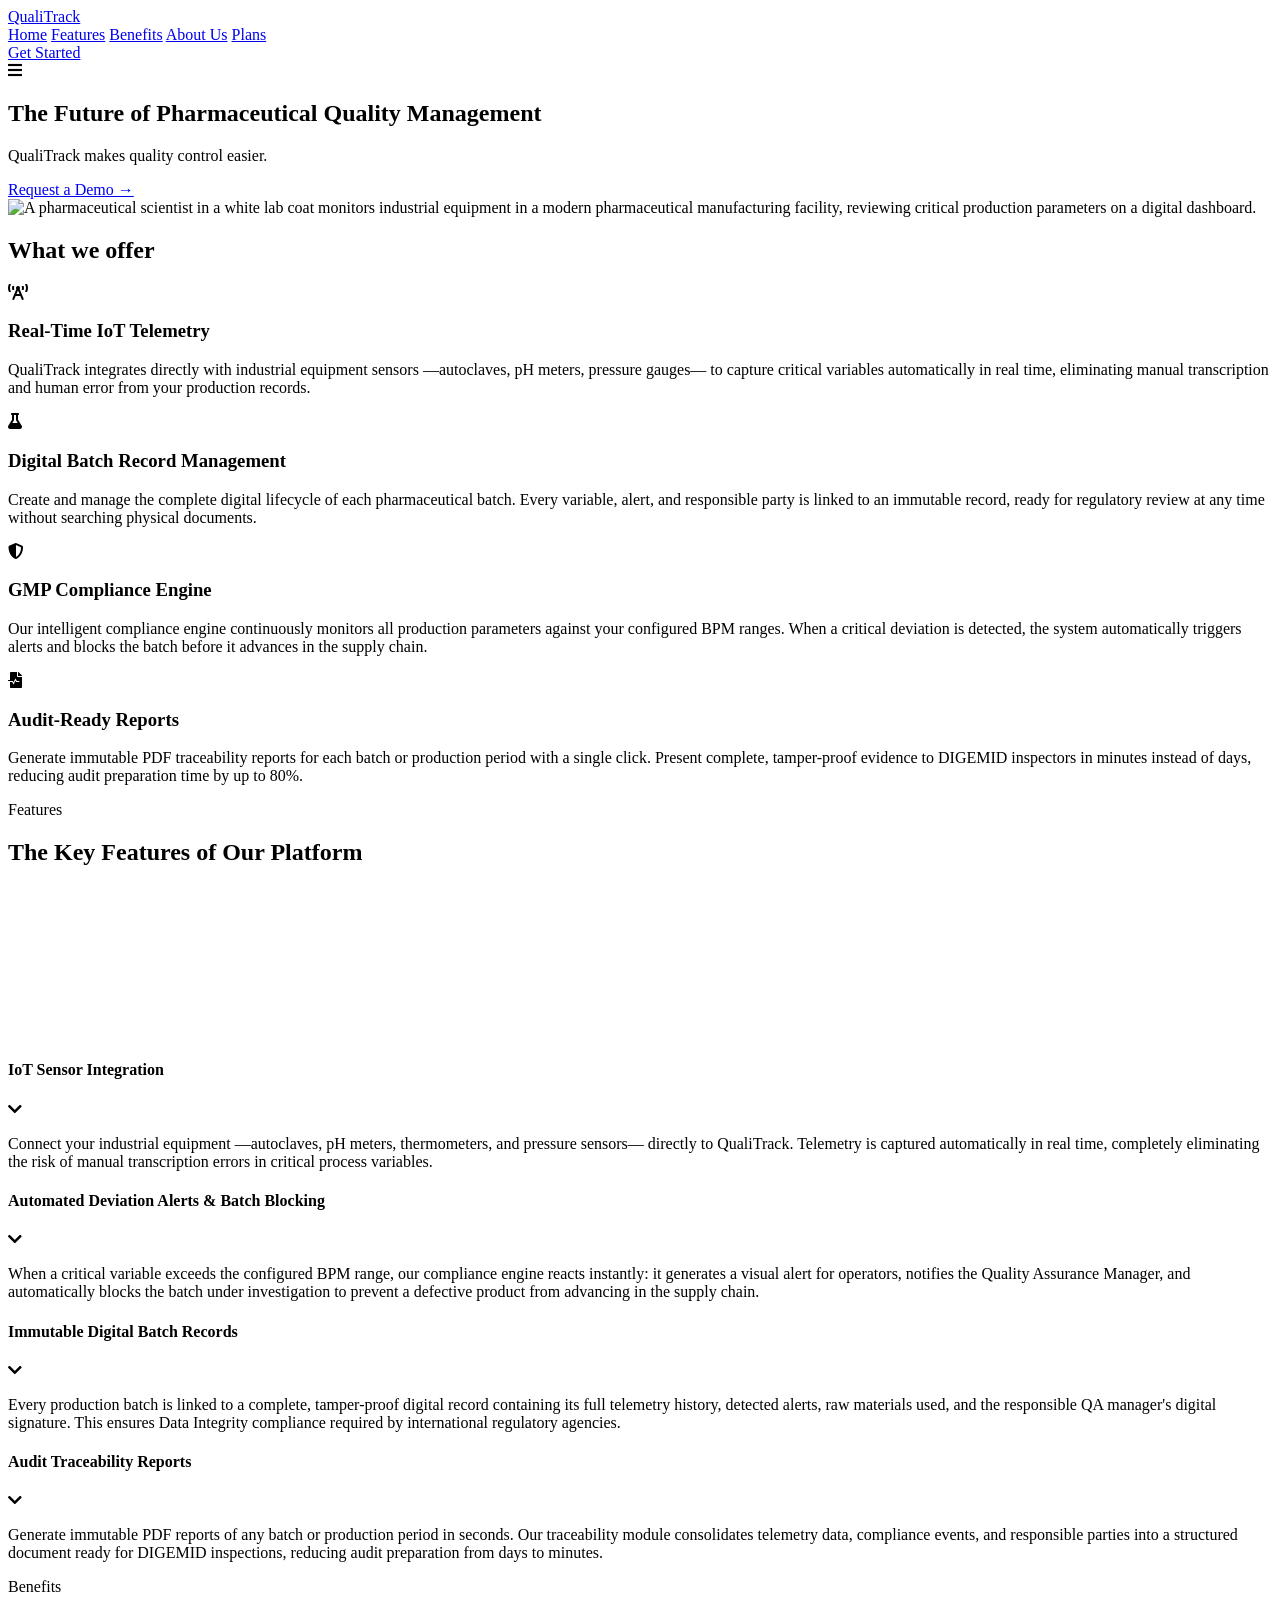
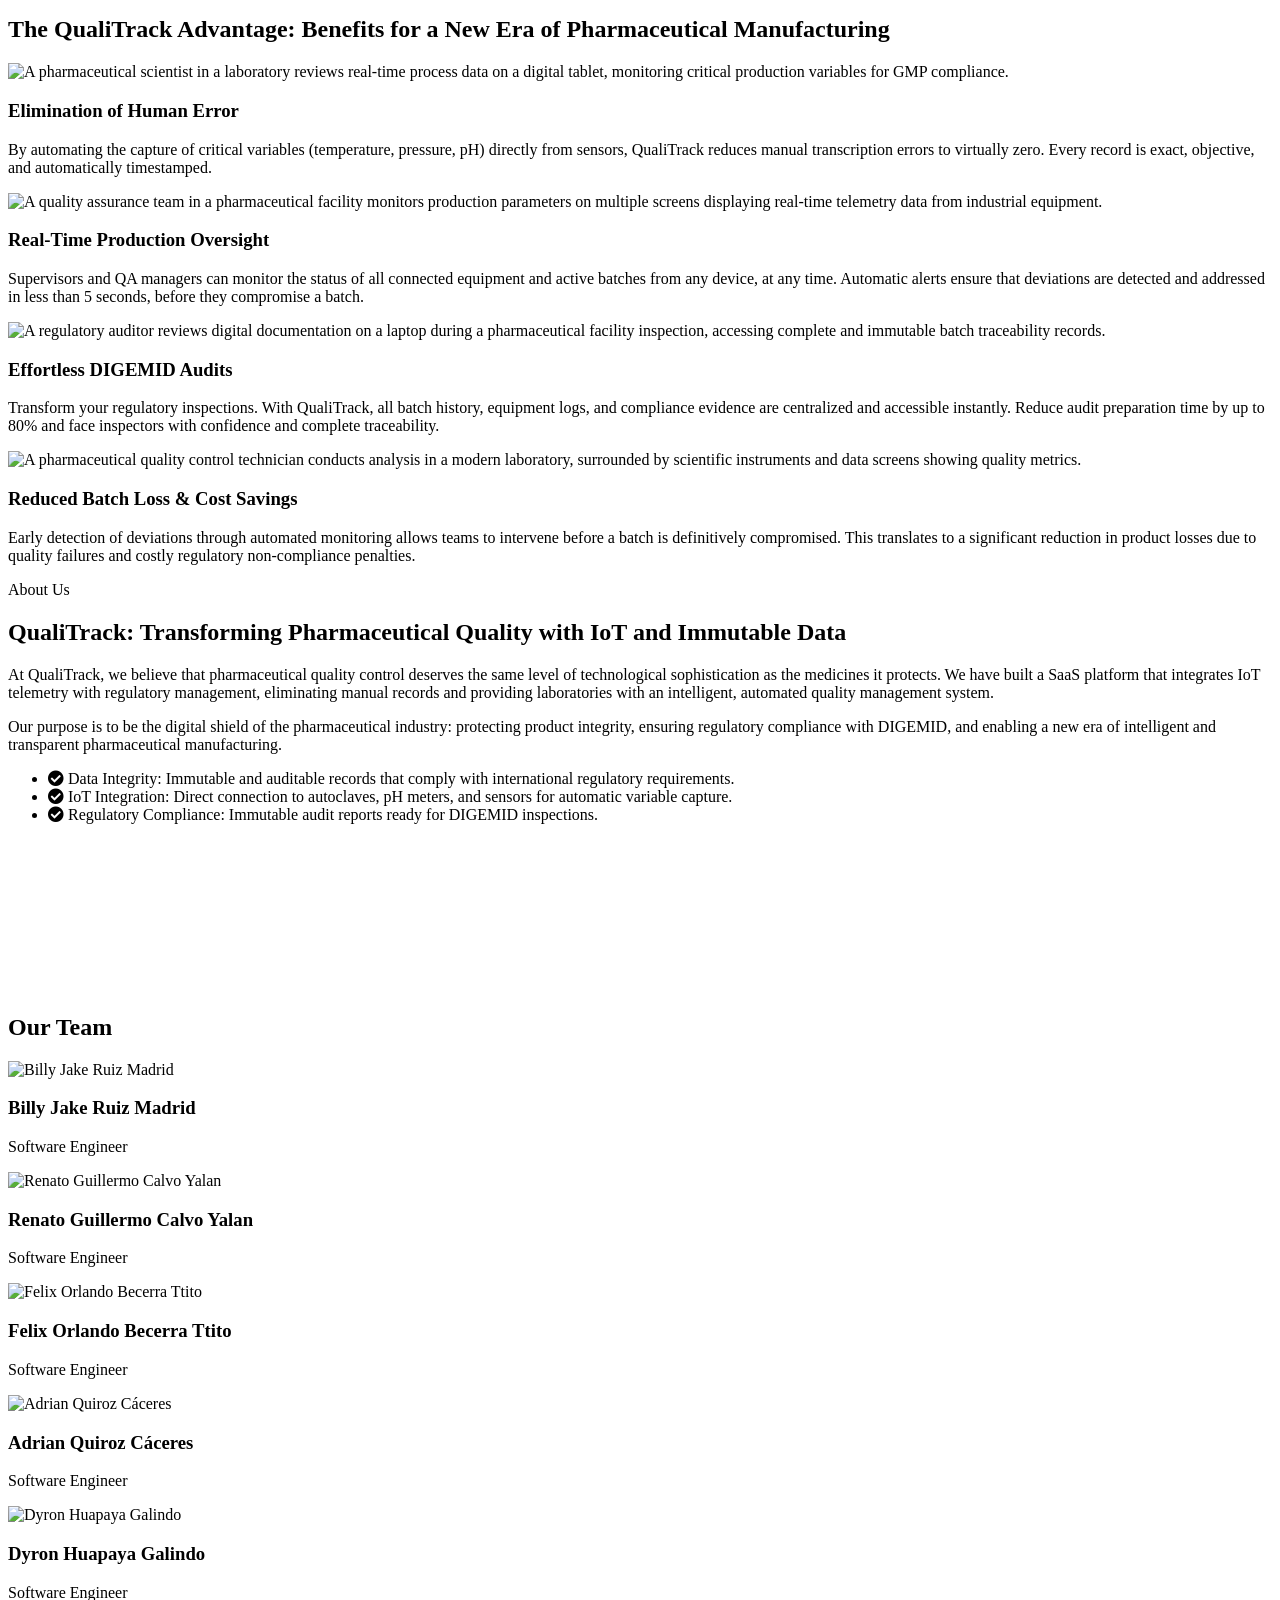
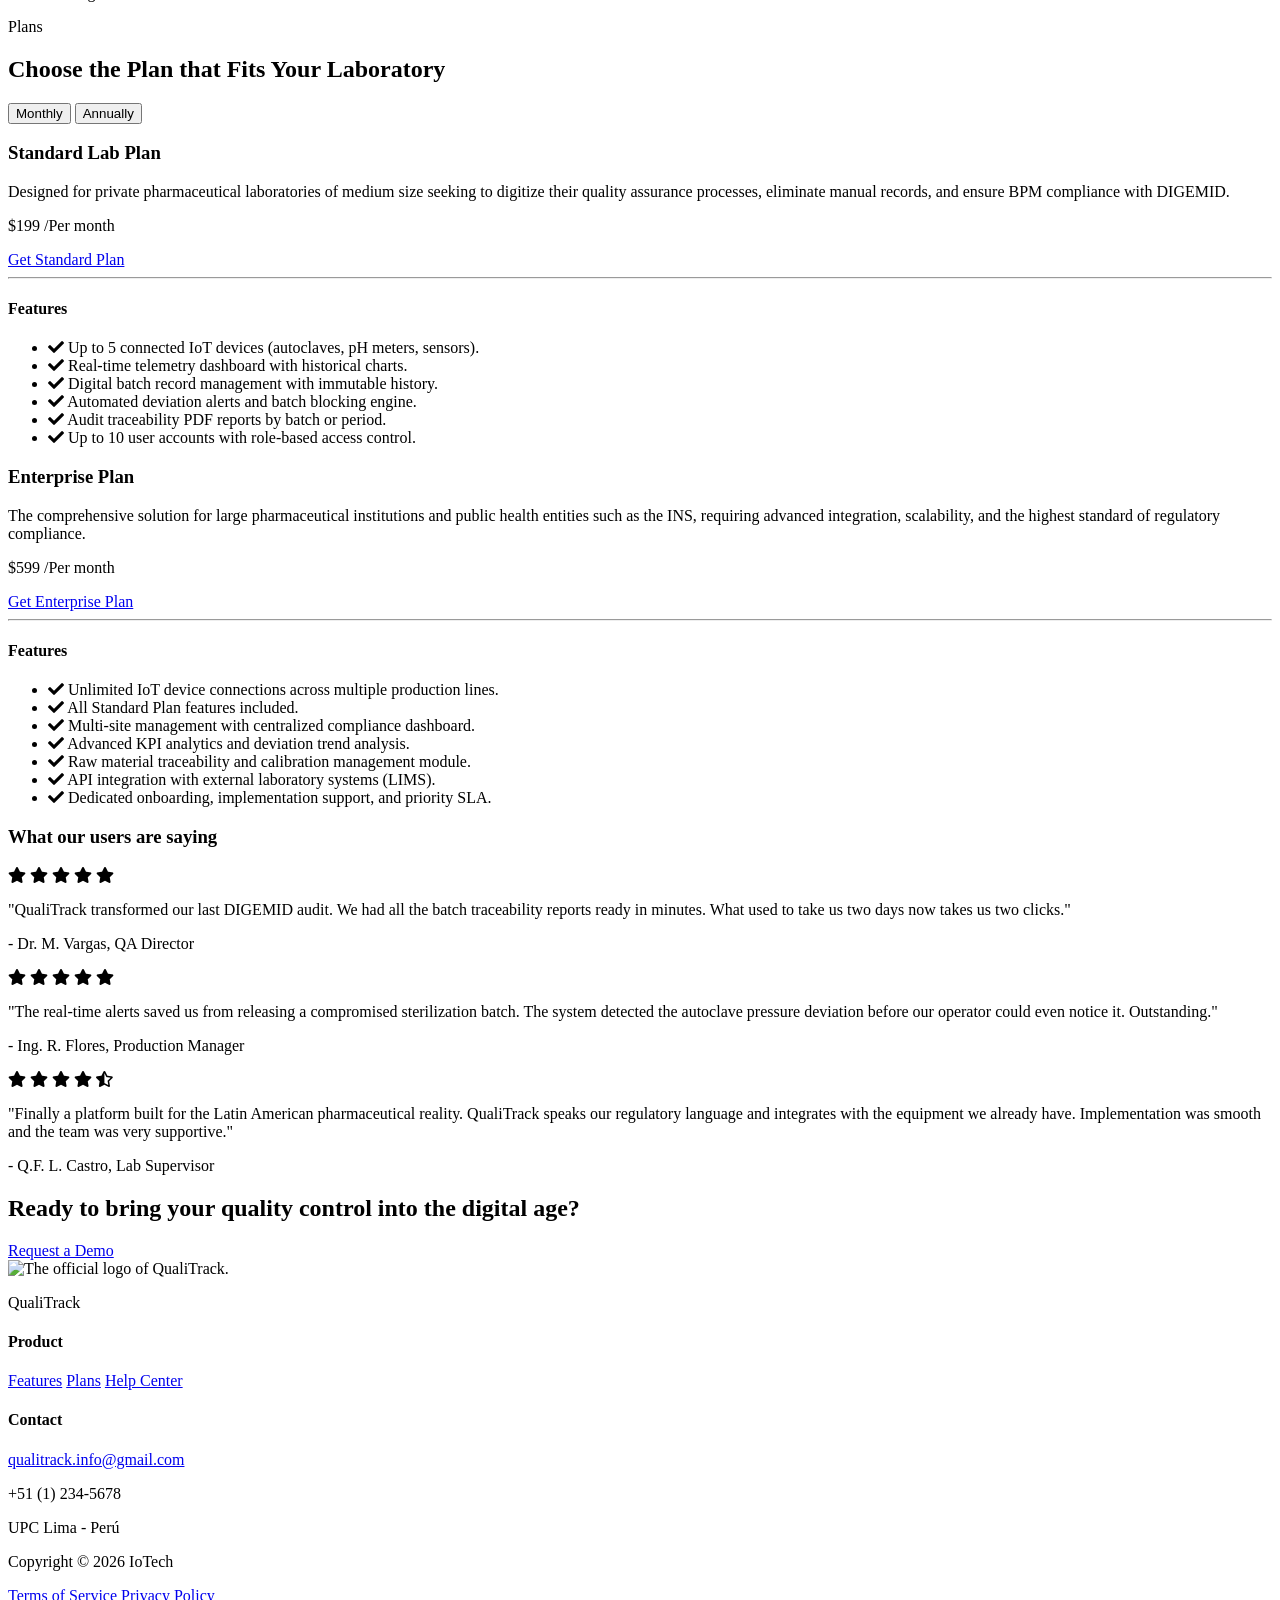
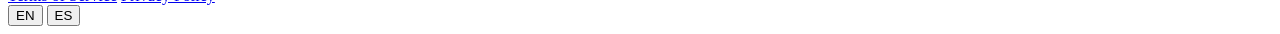
==== index.html @ 691a42df "feat(landing-page): Add initial landing page structure and content" ====
<!DOCTYPE html>
<html lang="en">

<head>
    <meta charset="UTF-8" />
    <meta http-equiv="X-UA-Compatible" content="IE=edge" />
    <meta name="viewport" content="width=device-width, initial-scale=1.0" />
    <title>QualiTrack</title>
    <link rel="stylesheet" href="https://cdnjs.cloudflare.com/ajax/libs/font-awesome/5.15.3/css/all.min.css" />
    <link rel="preconnect" href="https://fonts.googleapis.com">
    <link rel="preconnect" href="https://fonts.gstatic.com" crossorigin>
    <link
        href="https://fonts.googleapis.com/css2?family=Instrument+Serif:ital@0;1&family=Jost:ital,wght@0,100..900;1,100..900&family=Konkhmer+Sleokchher&family=Lexend&family=Manrope:wght@200..800&family=Rubik:ital,wght@0,300..900;1,300..900&display=swap"
        rel="stylesheet">
    <link rel="stylesheet" href="public/assets/styles/style.css" />
</head>

<body>
    <!-- Hero Section -->
    <header class="header">
        <a href="#" class="logo">QualiTrack</a>
        <div class="menu-wrapper">
            <nav class="navbar">
                <a href="#home" data-i18n="nav.home">Home</a>
                <a href="#features" data-i18n="nav.features">Features</a>
                <a href="#benefits" data-i18n="nav.benefits">Benefits</a>
                <a href="#about" data-i18n="nav.about">About Us</a>
                <a href="#plans" data-i18n="nav.plans">Plans</a>
            </nav>
            <div class="buttons">
                <!-- <a href="#" class="btn sign-in" data-i18n="nav.signin">Sign In</a> -->
                <a href="https://qualitrack-experimentos-2620.web.app/" class="btn sign-up" data-i18n="nav.signup">Get
                    Started</a>
            </div>
        </div>
        <div id="menu-btn" class="fas fa-bars"></div>
    </header>

    <!-- Home Section -->
    <section class="home" id="home">
        <div class="hero-content-wrapper">
            <h1 data-i18n="hero.title">The Future of Pharmaceutical Quality Management</h1>
            <p data-i18n="hero.subtitle">QualiTrack makes quality control easier.
            </p>
            <a href="https://qualitrack-experimentos-2620.web.app/" class="btn-home" data-i18n="hero.cta">Request a Demo
                →</a>
        </div>
        <div class="image-container">
            <div class="home-image">
                <img src="public/assets/images/two-female-pharmacists-checking-inventory-with-clipboard.jpg"
                    alt="A pharmaceutical scientist in a white lab coat monitors industrial equipment in a modern pharmaceutical manufacturing facility, reviewing critical production parameters on a digital dashboard.">
            </div>
        </div>
    </section>

    <!-- What we offer Section -->
    <section class="what-we-offer">
        <h1 class="heading" data-i18n="services.heading">What we offer</h1>
        <div class="container">
            <div class="offer-box">
                <div class="icon-container"><i class="fas fa-broadcast-tower"></i></div>
                <h3 data-i18n="services.card1.title">Real-Time IoT Telemetry</h3>
                <p data-i18n="services.card1.text">QualiTrack integrates directly with industrial equipment sensors
                    —autoclaves, pH meters, pressure gauges— to capture critical variables automatically in real time,
                    eliminating manual transcription and human error from your production records.</p>
            </div>
            <div class="offer-box">
                <div class="icon-container"><i class="fas fa-flask"></i></div>
                <h3 data-i18n="services.card2.title">Digital Batch Record Management</h3>
                <p data-i18n="services.card2.text">Create and manage the complete digital lifecycle of each
                    pharmaceutical batch. Every variable, alert, and responsible party is linked to an immutable
                    record, ready for regulatory review at any time without searching physical documents.</p>
            </div>
            <div class="offer-box">
                <div class="icon-container"><i class="fas fa-shield-alt"></i></div>
                <h3 data-i18n="services.card3.title">GMP Compliance Engine</h3>
                <p data-i18n="services.card3.text">Our intelligent compliance engine continuously monitors all
                    production parameters against your configured BPM ranges. When a critical deviation is detected,
                    the system automatically triggers alerts and blocks the batch before it advances in the supply
                    chain.</p>
            </div>
            <div class="offer-box">
                <div class="icon-container"><i class="fas fa-file-medical-alt"></i></div>
                <h3 data-i18n="services.card4.title">Audit-Ready Reports</h3>
                <p data-i18n="services.card4.text">Generate immutable PDF traceability reports for each batch or
                    production period with a single click. Present complete, tamper-proof evidence to DIGEMID
                    inspectors in minutes instead of days, reducing audit preparation time by up to 80%.</p>
            </div>
        </div>
    </section>

    <!-- Features Section -->
    <section class="features-accordion" id="features">
        <span class="section-button-title" data-i18n="features.button">Features</span>
        <h2 class="section-heading-split">
            <span class="highlight-blue" data-i18n="features.heading1">The Key Features</span> <span
                data-i18n="features.heading2">of Our Platform</span>
        </h2>
        <div class="features-container-split">
            <div class="video-container-split">
                <iframe src="https://www.youtube.com/embed/LpOAo21-778" title="QualiTrack Features Video"
                    frameborder="0" allowfullscreen></iframe>
            </div>
            <div class="accordion-container">
                <div class="accordion-item">
                    <div class="accordion-title">
                        <h4 data-i18n="features.accordion1.title">IoT Sensor Integration</h4>
                        <i class="fas fa-chevron-down"></i>
                    </div>
                    <div class="accordion-content">
                        <p data-i18n="features.accordion1.text">Connect your industrial equipment —autoclaves,
                            pH meters, thermometers, and pressure sensors— directly to QualiTrack. Telemetry is
                            captured automatically in real time, completely eliminating the risk of manual
                            transcription errors in critical process variables.</p>
                    </div>
                </div>
                <div class="accordion-item">
                    <div class="accordion-title">
                        <h4 data-i18n="features.accordion2.title">Automated Deviation Alerts & Batch Blocking</h4>
                        <i class="fas fa-chevron-down"></i>
                    </div>
                    <div class="accordion-content">
                        <p data-i18n="features.accordion2.text">When a critical variable exceeds the configured BPM
                            range, our compliance engine reacts instantly: it generates a visual alert for operators,
                            notifies the Quality Assurance Manager, and automatically blocks the batch under
                            investigation to prevent a defective product from advancing in the supply chain.</p>
                    </div>
                </div>
                <div class="accordion-item">
                    <div class="accordion-title">
                        <h4 data-i18n="features.accordion3.title">Immutable Digital Batch Records</h4>
                        <i class="fas fa-chevron-down"></i>
                    </div>
                    <div class="accordion-content">
                        <p data-i18n="features.accordion3.text">Every production batch is linked to a complete,
                            tamper-proof digital record containing its full telemetry history, detected alerts,
                            raw materials used, and the responsible QA manager's digital signature. This ensures
                            Data Integrity compliance required by international regulatory agencies.</p>
                    </div>
                </div>
                <div class="accordion-item">
                    <div class="accordion-title">
                        <h4 data-i18n="features.accordion4.title">Audit Traceability Reports</h4>
                        <i class="fas fa-chevron-down"></i>
                    </div>
                    <div class="accordion-content">
                        <p data-i18n="features.accordion4.text">Generate immutable PDF reports of any batch or
                            production period in seconds. Our traceability module consolidates telemetry data,
                            compliance events, and responsible parties into a structured document ready for DIGEMID
                            inspections, reducing audit preparation from days to minutes.</p>
                    </div>
                </div>
            </div>
        </div>
    </section>

    <!-- Benefits Section -->
    <section class="benefits-section" id="benefits">
        <span class="section-button-title" data-i18n="benefits.button">Benefits</span>
        <h2 class="section-heading-split">
            <span class="highlight-blue" data-i18n="benefits.heading1">The QualiTrack Advantage:</span> <span
                data-i18n="benefits.heading2">Benefits for a New Era of Pharmaceutical Manufacturing</span>
        </h2>
        <div class="benefits-grid-image">
            <div class="benefit-card-image">
                <div class="card-image-container">
                    <img src="public/assets/images/medical-professionals-reviewing-audit-documents-at-desk.jpg"
                        alt="A pharmaceutical scientist in a laboratory reviews real-time process data on a digital tablet, monitoring critical production variables for GMP compliance.">
                </div>
                <div class="card-content">
                    <h3 data-i18n="benefits.card1.title">Elimination of Human Error</h3>
                    <p data-i18n="benefits.card1.text">By automating the capture of critical variables (temperature,
                        pressure, pH) directly from sensors, QualiTrack reduces manual transcription errors to
                        virtually zero. Every record is exact, objective, and automatically timestamped.</p>
                </div>
            </div>
            <div class="benefit-card-image">
                <div class="card-image-container">
                    <img src="public/assets/images/smiling-young-female-pharmacist-with-crossed-arms.jpg"
                        alt="A quality assurance team in a pharmaceutical facility monitors production parameters on multiple screens displaying real-time telemetry data from industrial equipment.">
                </div>
                <div class="card-content">
                    <h3 data-i18n="benefits.card2.title">Real-Time Production Oversight</h3>
                    <p data-i18n="benefits.card2.text">Supervisors and QA managers can monitor the status of all
                        connected equipment and active batches from any device, at any time. Automatic alerts ensure
                        that deviations are detected and addressed in less than 5 seconds, before they compromise a
                        batch.</p>
                </div>
            </div>
            <div class="benefit-card-image">
                <div class="card-image-container">
                    <img src="public/assets/images/pharmaceutical-manufacturing-line-with-digital-data-overlays.jpg"
                        alt="A regulatory auditor reviews digital documentation on a laptop during a pharmaceutical facility inspection, accessing complete and immutable batch traceability records.">
                </div>
                <div class="card-content">
                    <h3 data-i18n="benefits.card3.title">Effortless DIGEMID Audits</h3>
                    <p data-i18n="benefits.card3.text">Transform your regulatory inspections. With QualiTrack, all
                        batch history, equipment logs, and compliance evidence are centralized and accessible
                        instantly. Reduce audit preparation time by up to 80% and face inspectors with confidence
                        and complete traceability.</p>
                </div>
            </div>
            <div class="benefit-card-image">
                <div class="card-image-container">
                    <img src="public/assets/images/man-interacting-with-futuristic-saas-cloud-interface.jpg"
                        alt="A pharmaceutical quality control technician conducts analysis in a modern laboratory, surrounded by scientific instruments and data screens showing quality metrics.">
                </div>
                <div class="card-content">
                    <h3 data-i18n="benefits.card4.title">Reduced Batch Loss & Cost Savings</h3>
                    <p data-i18n="benefits.card4.text">Early detection of deviations through automated monitoring
                        allows teams to intervene before a batch is definitively compromised. This translates to a
                        significant reduction in product losses due to quality failures and costly regulatory
                        non-compliance penalties.</p>
                </div>
            </div>
        </div>
    </section>

    <!-- About Us Section -->
    <section class="about-us" id="about">
        <div class="container-about">
            <div class="content-about">
                <span class="section-button-title" data-i18n="about.button">About Us</span>
                <h2 class="section-heading-split">
                    <span class="highlight-blue" data-i18n="about.heading1">QualiTrack:</span> <span
                        data-i18n="about.heading2">Transforming Pharmaceutical Quality with IoT and Immutable
                        Data</span>
                </h2>
                <p data-i18n="about.p1">At QualiTrack, we believe that pharmaceutical quality control deserves the
                    same level of technological sophistication as the medicines it protects. We have built a SaaS
                    platform that integrates IoT telemetry with regulatory management, eliminating manual records
                    and providing laboratories with an intelligent, automated quality management system.</p>
                <p data-i18n="about.p2">Our purpose is to be the digital shield of the pharmaceutical industry:
                    protecting product integrity, ensuring regulatory compliance with DIGEMID, and enabling a new
                    era of intelligent and transparent pharmaceutical manufacturing.</p>
                <ul>
                    <li><i class="fas fa-check-circle"></i><span data-i18n="about.list1"> Data Integrity: Immutable
                            and auditable records that comply with international regulatory requirements.</span></li>
                    <li><i class="fas fa-check-circle"></i><span data-i18n="about.list2"> IoT Integration: Direct
                            connection to autoclaves, pH meters, and sensors for automatic variable capture.</span>
                    </li>
                    <li><i class="fas fa-check-circle"></i><span data-i18n="about.list3"> Regulatory Compliance:
                            Immutable audit reports ready for DIGEMID inspections.</span></li>
                </ul>
            </div>
            <div class="video-container">
                <iframe src="https://www.youtube.com/embed/vu7Rlkn2lEc" title="QualiTrack About Us Video" frameborder="0" allowfullscreen></iframe>
            </div>
        </div>
    </section>

    <!-- Our Team Section -->
    <section class="our-team">
        <h1 class="heading" data-i18n="team.heading">Our Team</h1>
        <div class="team-grid">
            <div class="team-member">
                <img src="public/assets/images/qualitrack-team-member-billy-icon.jpg" alt="Billy Jake Ruiz Madrid">
                <h3>Billy Jake Ruiz Madrid</h3>
                <p data-i18n="team.role">Software Engineer</p>
                <span data-i18n="team.member1"></span>
            </div>
            <div class="team-member">
                <img src="public/assets/images/qualitrack-team-member-renato-icon.png" alt="Renato Guillermo Calvo Yalan">
                <h3>Renato Guillermo Calvo Yalan</h3>
                <p data-i18n="team.role">Software Engineer</p>
                <span data-i18n="team.member2"></span>
            </div>
            <div class="team-member">
                <img src="public/assets/images/qualitrack-team-member-felix-icon.jpg" alt="Felix Orlando Becerra Ttito">
                <h3>Felix Orlando Becerra Ttito</h3>
                <p data-i18n="team.role">Software Engineer</p>
                <span data-i18n="team.member3"></span>
            </div>
            <div class="team-member">
                <img src="public/assets/images/qualitrack-team-member-adrian-icon.png" alt="Adrian Quiroz Cáceres">
                <h3>Adrian Quiroz Cáceres</h3>
                <p data-i18n="team.role">Software Engineer</p>
                <span data-i18n="team.member4"></span>
            </div>
            <div class="team-member">
                <img src="public/assets/images/qualitrack-team-member-dyron-icon.png" alt="Dyron Huapaya Galindo">
                <h3>Dyron Huapaya Galindo</h3>
                <p data-i18n="team.role">Software Engineer</p>
                <span data-i18n="team.member5"></span>
            </div>
        </div>
    </section>

    <!-- Plans Section -->
    <section class="plans" id="plans">
        <span class="section-button-title" data-i18n="plans.button">Plans</span>

        <h2 class="section-heading-split">
            <span class="highlight-blue" data-i18n="plans.heading1">
                Choose the Plan
            </span>
            <span data-i18n="plans.heading2">
                that Fits Your Laboratory
            </span>
        </h2>

        <div class="plan-toggle">
            <button class="toggle-btn active" data-plan="monthly" data-i18n="plans.monthly">
                Monthly
            </button>

            <button class="toggle-btn" data-plan="annually" data-i18n="plans.annually">
                Annually
            </button>
        </div>

        <div class="plans-container">

            <!-- STANDARD PLAN -->
            <div class="plan-card" data-plan-type="standard">

                <h3 data-i18n="plans.standard.title">
                    Standard Lab Plan
                </h3>

                <p class="plan-description" data-i18n="plans.standard.description">
                    Designed for private pharmaceutical laboratories of medium size
                    seeking to digitize their quality assurance processes,
                    eliminate manual records, and ensure BPM compliance with DIGEMID.
                </p>

                <div class="price">
                    <p class="monthly-price" data-i18n="plans.standard.price.monthly">
                        $199
                        <span data-i18n="plans.standard.price.monthly_unit">
                            /Per month
                        </span>
                    </p>

                    <p class="annually-price" style="display: none;" data-i18n="plans.standard.price.annually">
                        $1,990
                        <span data-i18n="plans.standard.price.annually_unit">
                            /Per year
                        </span>
                    </p>
                </div>

                <p class="annual-save" style="display: none;" data-i18n="plans.save">
                    Save 15% annually
                </p>

                <a href="https://qualitrack-experimentos-2620.web.app/" class="btn" target="_blank"
                    data-i18n="plans.standard.cta">
                    Get Standard Plan
                </a>

                <hr class="plan-divider">

                <div class="features">
                    <h4 data-i18n="plans.features_heading">Features</h4>

                    <ul>
                        <li>
                            <i class="fas fa-check"></i>
                            <span data-i18n="plans.standard.feature1">
                                Up to 5 connected IoT devices (autoclaves, pH meters, sensors).
                            </span>
                        </li>

                        <li>
                            <i class="fas fa-check"></i>
                            <span data-i18n="plans.standard.feature2">
                                Real-time telemetry dashboard with historical charts.
                            </span>
                        </li>

                        <li>
                            <i class="fas fa-check"></i>
                            <span data-i18n="plans.standard.feature3">
                                Digital batch record management with immutable history.
                            </span>
                        </li>

                        <li>
                            <i class="fas fa-check"></i>
                            <span data-i18n="plans.standard.feature4">
                                Automated deviation alerts and batch blocking engine.
                            </span>
                        </li>

                        <li>
                            <i class="fas fa-check"></i>
                            <span data-i18n="plans.standard.feature5">
                                Audit traceability PDF reports by batch or period.
                            </span>
                        </li>

                        <li>
                            <i class="fas fa-check"></i>
                            <span data-i18n="plans.standard.feature6">
                                Up to 10 user accounts with role-based access control.
                            </span>
                        </li>
                    </ul>
                </div>
            </div>

            <!-- ENTERPRISE PLAN -->
            <div class="plan-card highlight-card" data-plan-type="enterprise">

                <h3 data-i18n="plans.enterprise.title">
                    Enterprise Plan
                </h3>

                <p class="plan-description" data-i18n="plans.enterprise.description">
                    The comprehensive solution for large pharmaceutical institutions
                    and public health entities such as the INS, requiring advanced
                    integration, scalability, and the highest standard of
                    regulatory compliance.
                </p>

                <div class="price">
                    <p class="monthly-price" data-i18n="plans.enterprise.price.monthly">
                        $599
                        <span data-i18n="plans.enterprise.price.monthly_unit">
                            /Per month
                        </span>
                    </p>

                    <p class="annually-price" style="display: none;" data-i18n="plans.enterprise.price.annually">
                        $5,990
                        <span data-i18n="plans.enterprise.price.annually_unit">
                            /Per year
                        </span>
                    </p>
                </div>

                <p class="annual-save" style="display: none;" data-i18n="plans.save">
                    Save 15% annually
                </p>

                <a href="https://qualitrack-experimentos-2620.web.app/" class="btn" target="_blank"
                    data-i18n="plans.enterprise.cta">
                    Get Enterprise Plan
                </a>

                <hr class="plan-divider">

                <div class="features">
                    <h4 data-i18n="plans.features_heading">Features</h4>

                    <ul>
                        <li>
                            <i class="fas fa-check"></i>
                            <span data-i18n="plans.enterprise.feature1">
                                Unlimited IoT device connections across multiple production lines.
                            </span>
                        </li>

                        <li>
                            <i class="fas fa-check"></i>
                            <span data-i18n="plans.enterprise.feature2">
                                All Standard Plan features included.
                            </span>
                        </li>

                        <li>
                            <i class="fas fa-check"></i>
                            <span data-i18n="plans.enterprise.feature3">
                                Multi-site management with centralized compliance dashboard.
                            </span>
                        </li>

                        <li>
                            <i class="fas fa-check"></i>
                            <span data-i18n="plans.enterprise.feature4">
                                Advanced KPI analytics and deviation trend analysis.
                            </span>
                        </li>

                        <li>
                            <i class="fas fa-check"></i>
                            <span data-i18n="plans.enterprise.feature5">
                                Raw material traceability and calibration management module.
                            </span>
                        </li>

                        <li>
                            <i class="fas fa-check"></i>
                            <span data-i18n="plans.enterprise.feature6">
                                API integration with external laboratory systems (LIMS).
                            </span>
                        </li>

                        <li>
                            <i class="fas fa-check"></i>
                            <span data-i18n="plans.enterprise.feature7">
                                Dedicated onboarding, implementation support, and priority SLA.
                            </span>
                        </li>
                    </ul>
                </div>
            </div>

        </div>
    </section>

    <!-- Testimonials and CTA Section -->
    <section class="testimonials-cta">
        <div class="container-reviews">
            <h3 class="reviews-heading" data-i18n="testimonials.heading">What our users are saying</h3>
            <div class="review-grid">
                <div class="review-card">
                    <div class="review-stars">
                        <i class="fas fa-star"></i>
                        <i class="fas fa-star"></i>
                        <i class="fas fa-star"></i>
                        <i class="fas fa-star"></i>
                        <i class="fas fa-star"></i>
                    </div>
                    <p class="review-text" data-i18n="testimonials.review1">"QualiTrack transformed our last DIGEMID
                        audit. We had all
                        the batch traceability reports ready in minutes. What used to take us two days now takes
                        us two clicks."</p>
                    <p class="reviewer-name">- Dr. M. Vargas, QA Director</p>
                </div>
                <div class="review-card">
                    <div class="review-stars">
                        <i class="fas fa-star"></i>
                        <i class="fas fa-star"></i>
                        <i class="fas fa-star"></i>
                        <i class="fas fa-star"></i>
                        <i class="fas fa-star"></i>
                    </div>
                    <p class="review-text" data-i18n="testimonials.review2">"The real-time alerts saved us from
                        releasing a
                        compromised sterilization batch. The system detected the autoclave pressure deviation
                        before our operator could even notice it. Outstanding."</p>
                    <p class="reviewer-name">- Ing. R. Flores, Production Manager</p>
                </div>
                <div class="review-card">
                    <div class="review-stars">
                        <i class="fas fa-star"></i>
                        <i class="fas fa-star"></i>
                        <i class="fas fa-star"></i>
                        <i class="fas fa-star"></i>
                        <i class="fas fa-star-half-alt"></i>
                    </div>
                    <p class="review-text" data-i18n="testimonials.review3">"Finally a platform built for the Latin
                        American
                        pharmaceutical reality. QualiTrack speaks our regulatory language and integrates with the
                        equipment we already have. Implementation was smooth and the team was very supportive."</p>
                    <p class="reviewer-name">- Q.F. L. Castro, Lab Supervisor</p>
                </div>
            </div>
        </div>

        <div class="container-cta">
            <div class="cta-content">
                <h2 class="cta-heading" data-i18n="cta.heading">Ready to bring your quality control into the digital
                    age?</h2>
                <a href="https://qualitrack-experimentos-2620.web.app/" class="btn subscribe-btn"
                    data-i18n="cta.button">Request a Demo</a>
            </div>
        </div>
    </section>

    <!-- Footer Section -->
    <footer class="footer">
        <!--<div class="top-footer">
            <div class="subscribe-text">
                <h2 data-i18n="footer.subscribe.heading">Stay Ahead of Every Audit. Subscribe for Updates.</h2>
            </div>
            <div class="subscribe-form">
                <input type="email" data-i18n-placeholder="footer.subscribe.placeholder"
                    placeholder="Enter your institutional email">
                <button class="btn subscribe-btn" data-i18n="footer.subscribe.button">Contact Us</button>
            </div>
        </div> -->
        <div class="bottom-footer">
            <div class="footer-logo">
                <img src="public/assets/images/the-logo-of-quialitrack.png" alt="The official logo of QualiTrack.">
                <p>QualiTrack</p>
            </div>
            <div class="footer-links">
                <div class="column">
                    <h4 data-i18n="footer.links1.heading">Product</h4>
                    <a href="#features" data-i18n="footer.links1.link1">Features</a>
                    <a href="#plans" data-i18n="footer.links1.link2">Plans</a>
                    <a href="#" data-i18n="footer.links1.link3">Help Center</a>
                </div>
                <div class="column">
                    <h4 data-i18n="footer.links2.heading">Contact</h4>
                    <a href="mailto:qualitrack.info@gmail.com">qualitrack.info@gmail.com</a>
                    <p data-i18n="footer.links2.phone">+51 (1) 234-5678</p>
                    <p data-i18n="footer.links2.location">UPC Lima - Perú</p>
                </div>
            </div>
        </div>
        <div class="copyright">
            <p data-i18n="footer.copyright">Copyright © 2026 IoTech</p>
            <div class="legal-links">
                <a href="public/sections/tos.html" data-i18n="footer.legal.terms" target="_blank">Terms of Service</a>
                <a href="public/sections/policies.html" data-i18n="footer.legal.privacy" target="_blank">Privacy
                    Policy</a>
            </div>
        </div>
    </footer>

    <div class="language-switcher-container">
        <div id="language-switcher">
            <button class="lang-btn active" data-lang="en">EN</button>
            <button class="lang-btn" data-lang="es">ES</button>
        </div>
    </div>

    <!-- JavaScript Dependencies -->
    <script src="public/assets/scripts/translations/en.js"></script>
    <script src="public/assets/scripts/translations/es.js"></script>
    <script src="public/assets/scripts/main.js"></script>

</body>

</html>
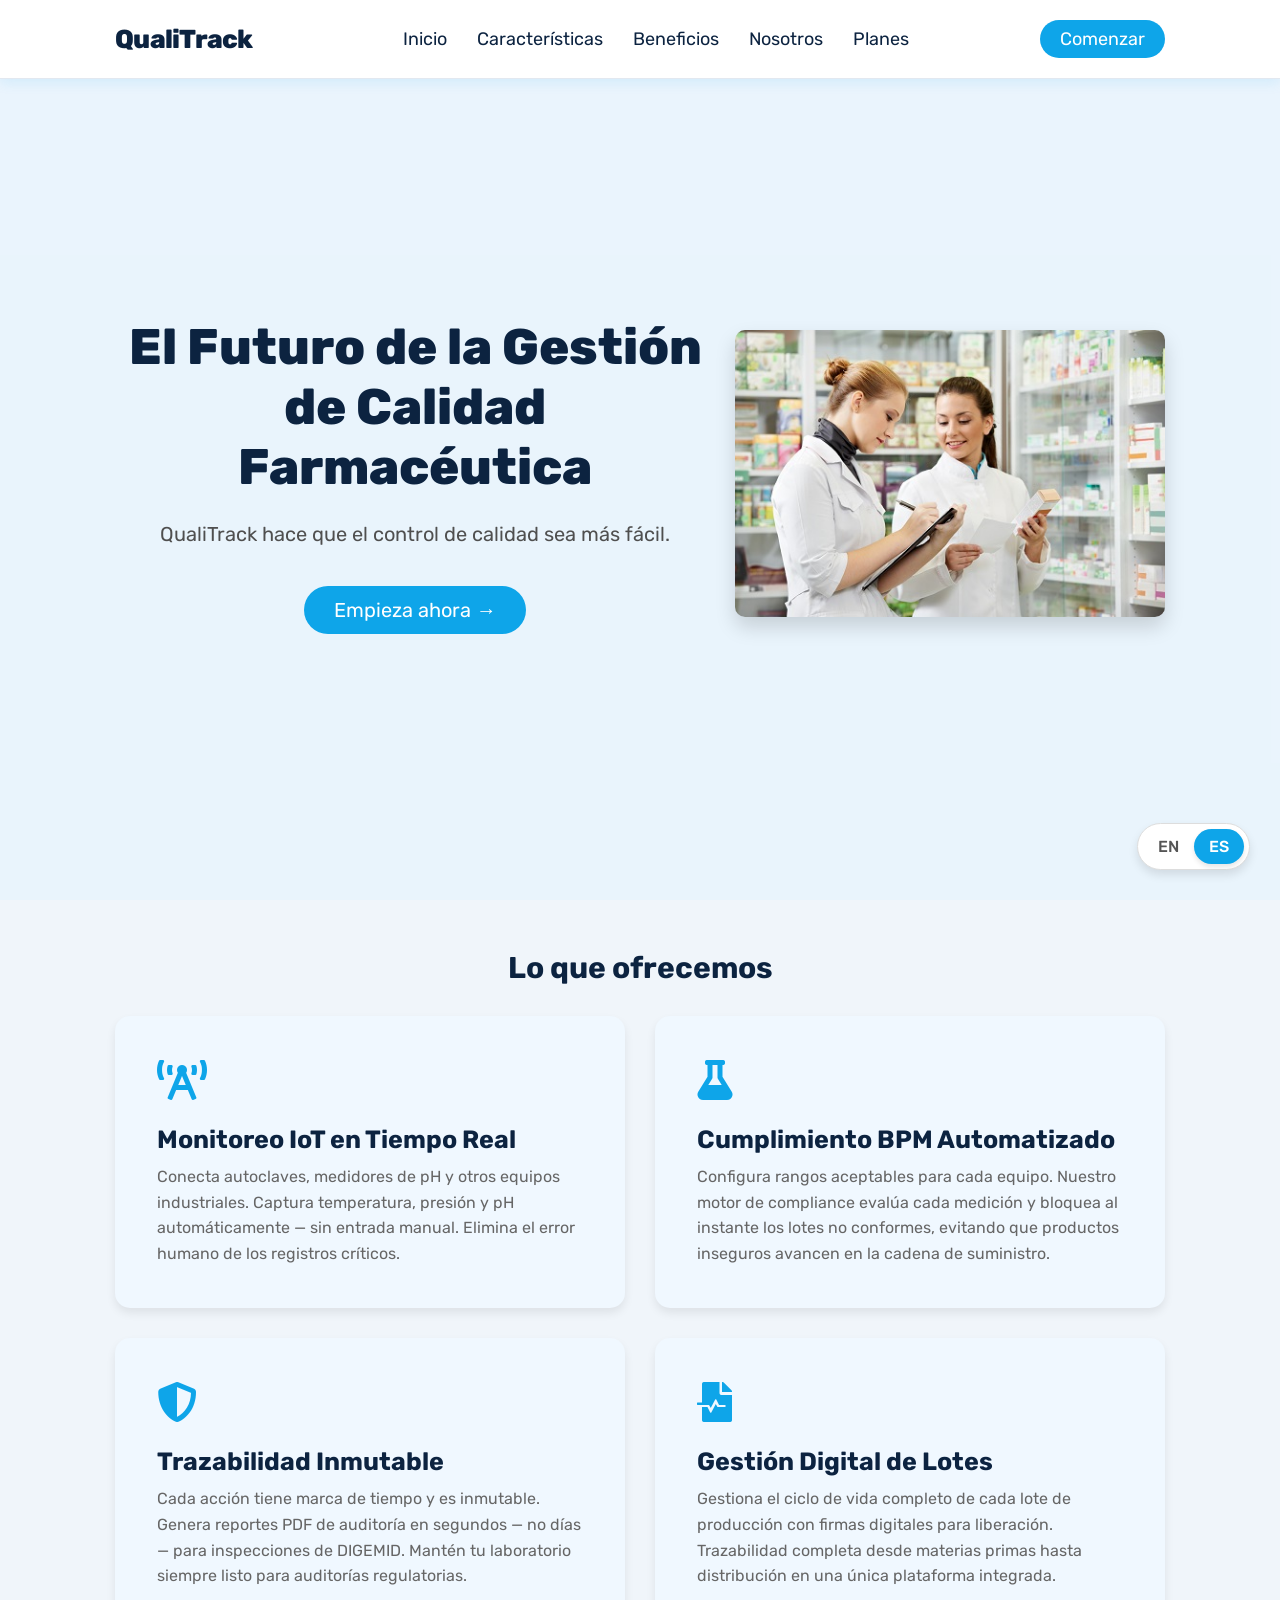
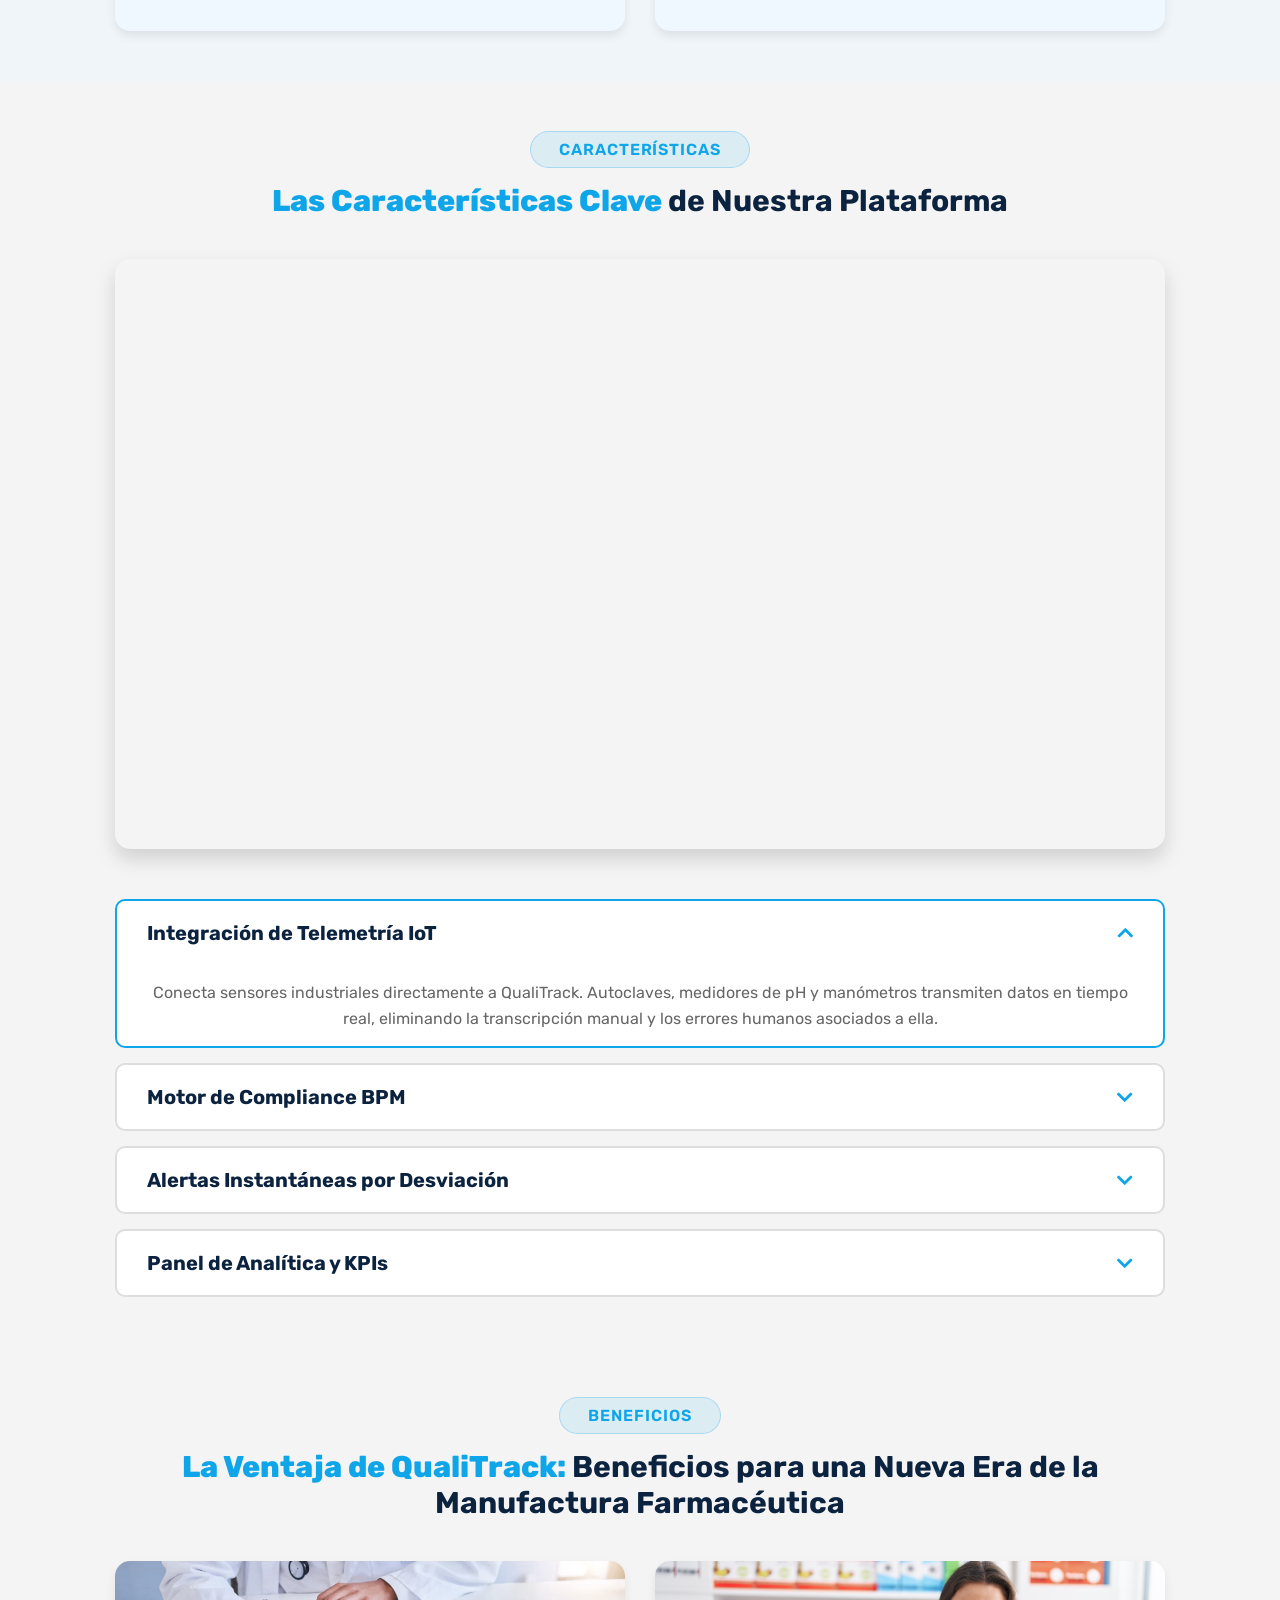
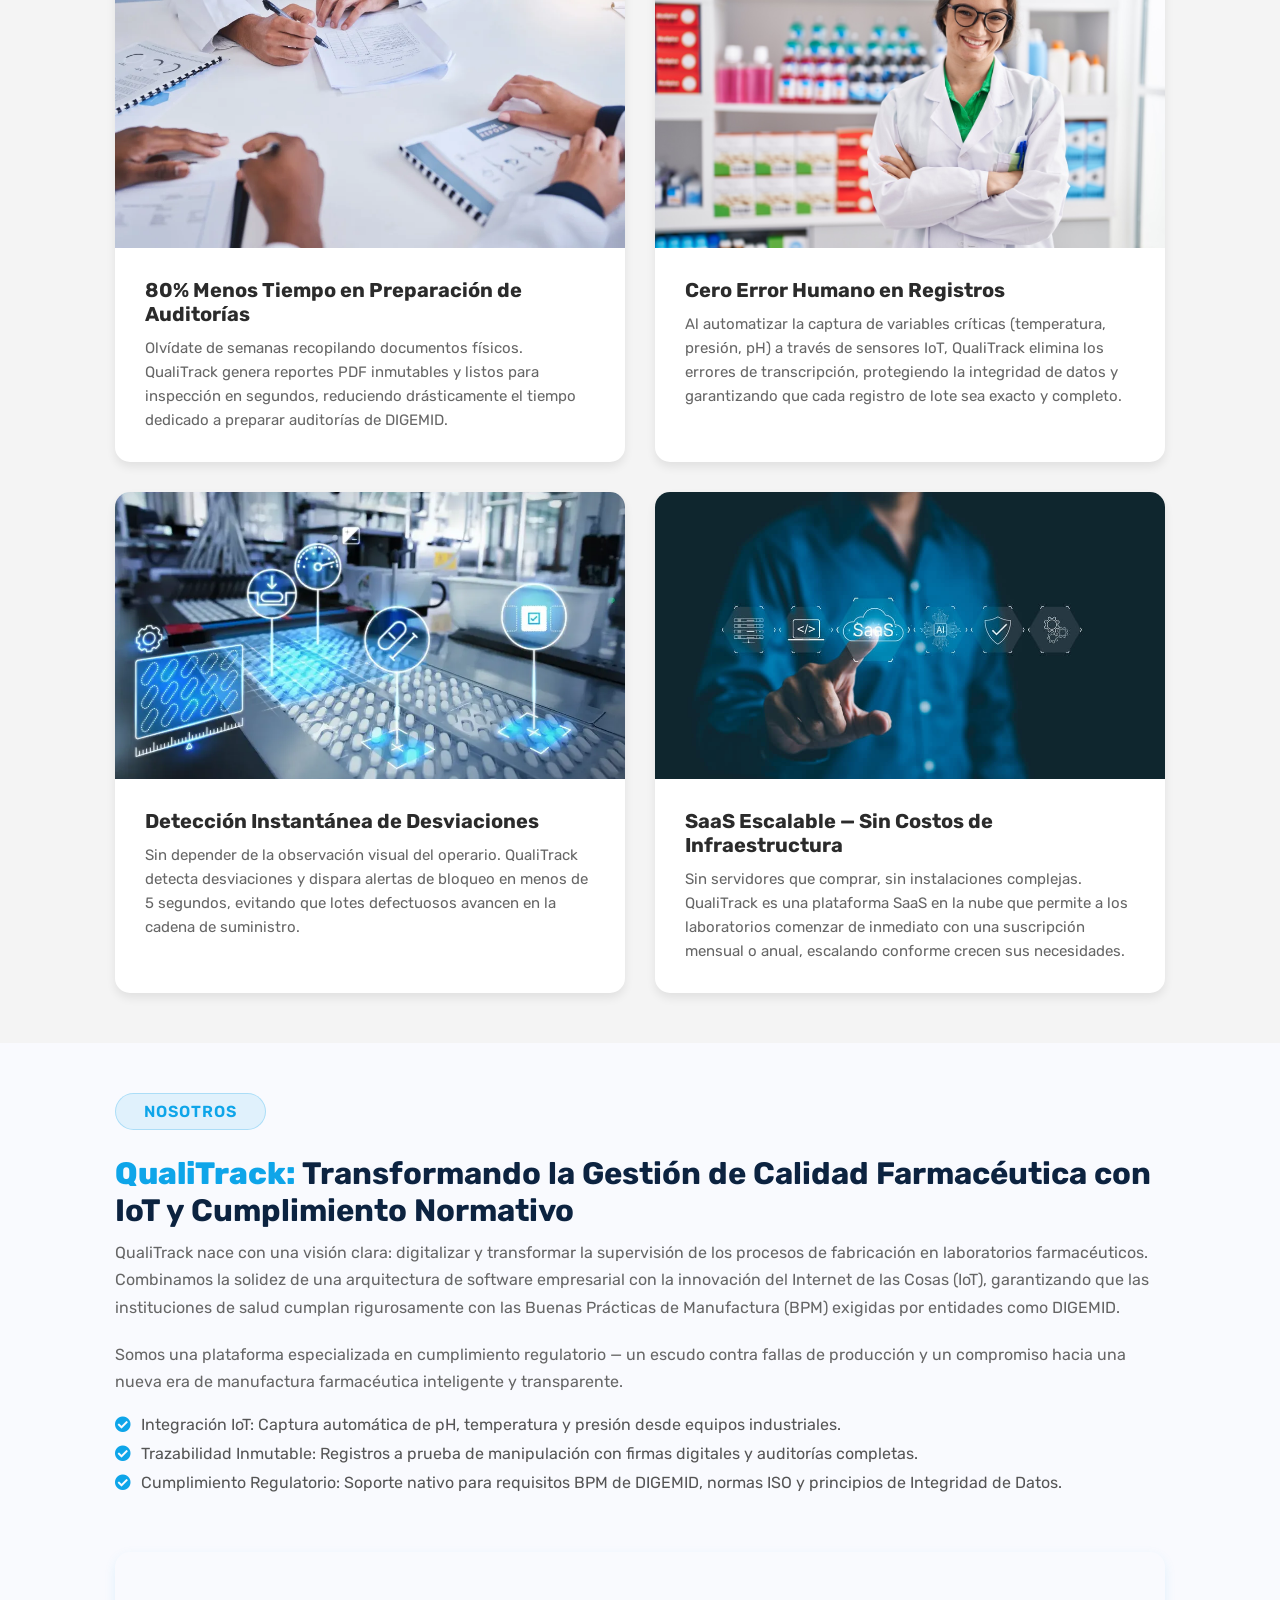
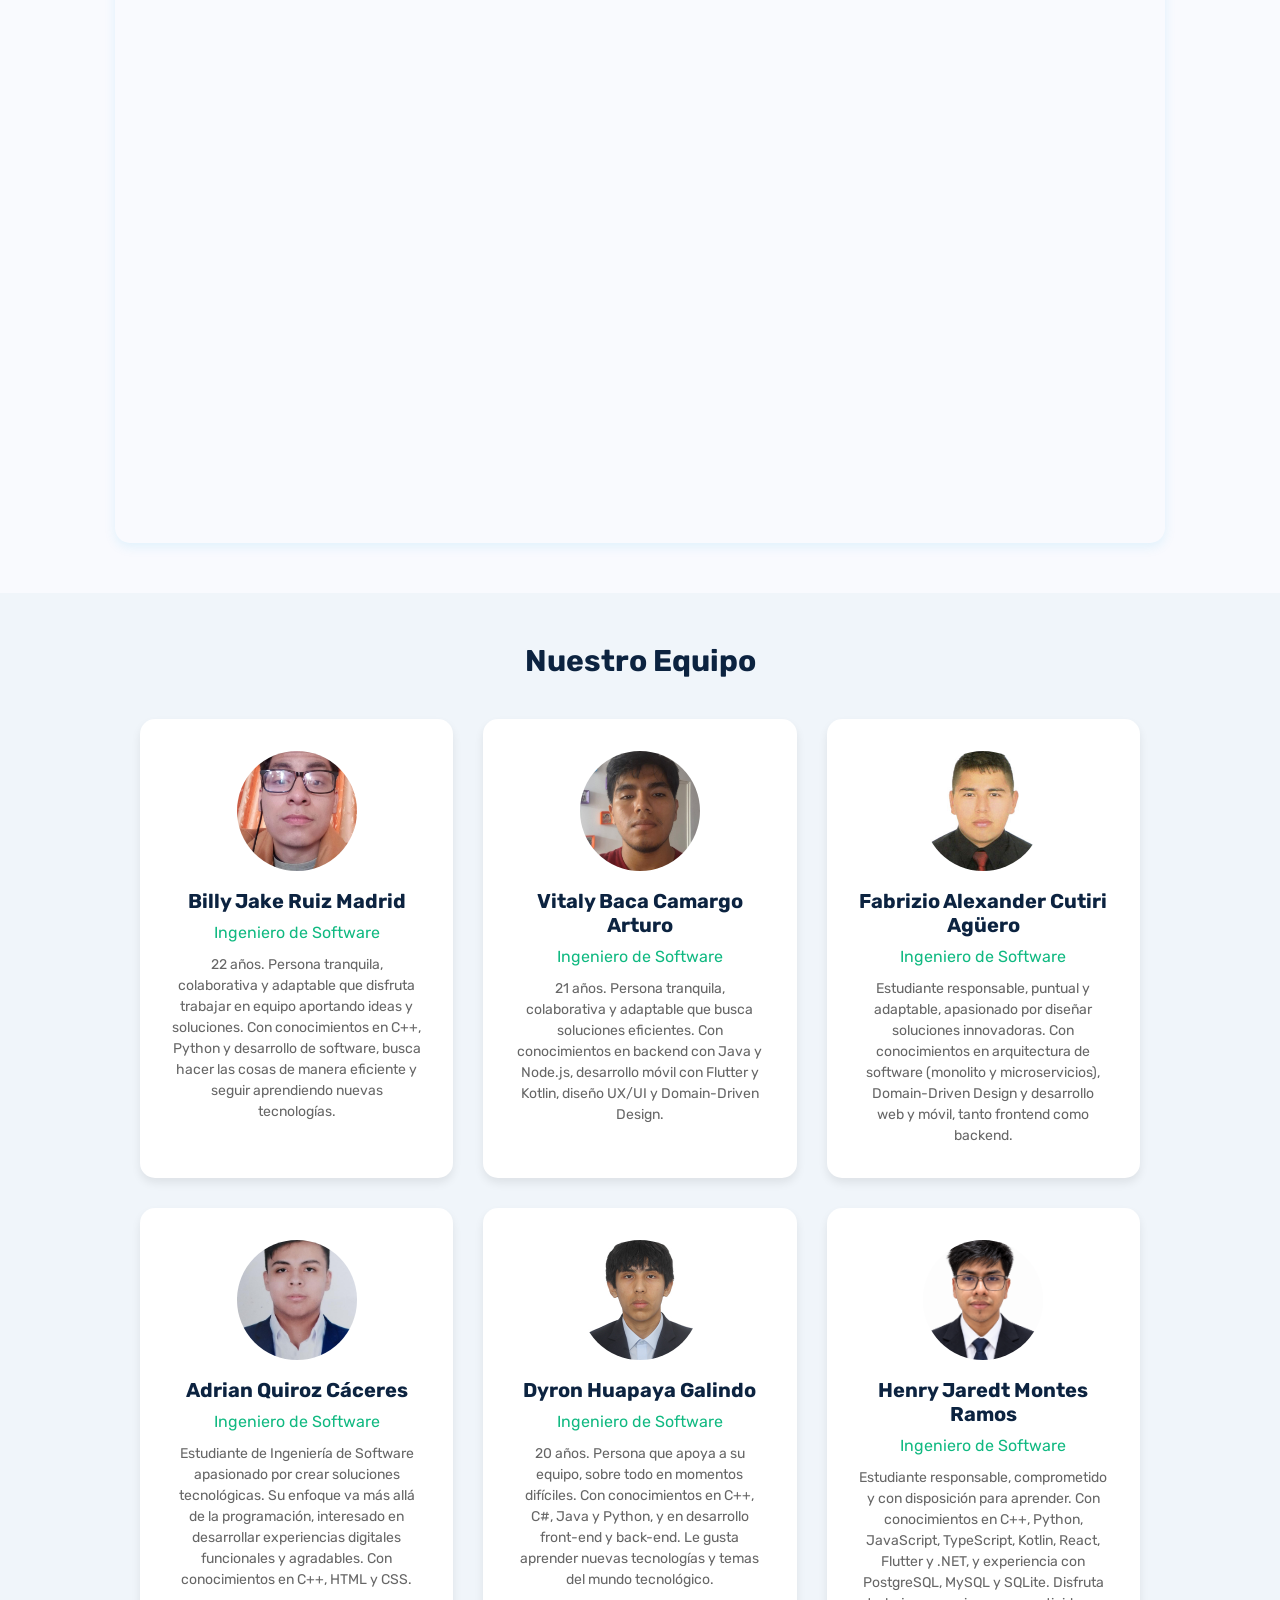
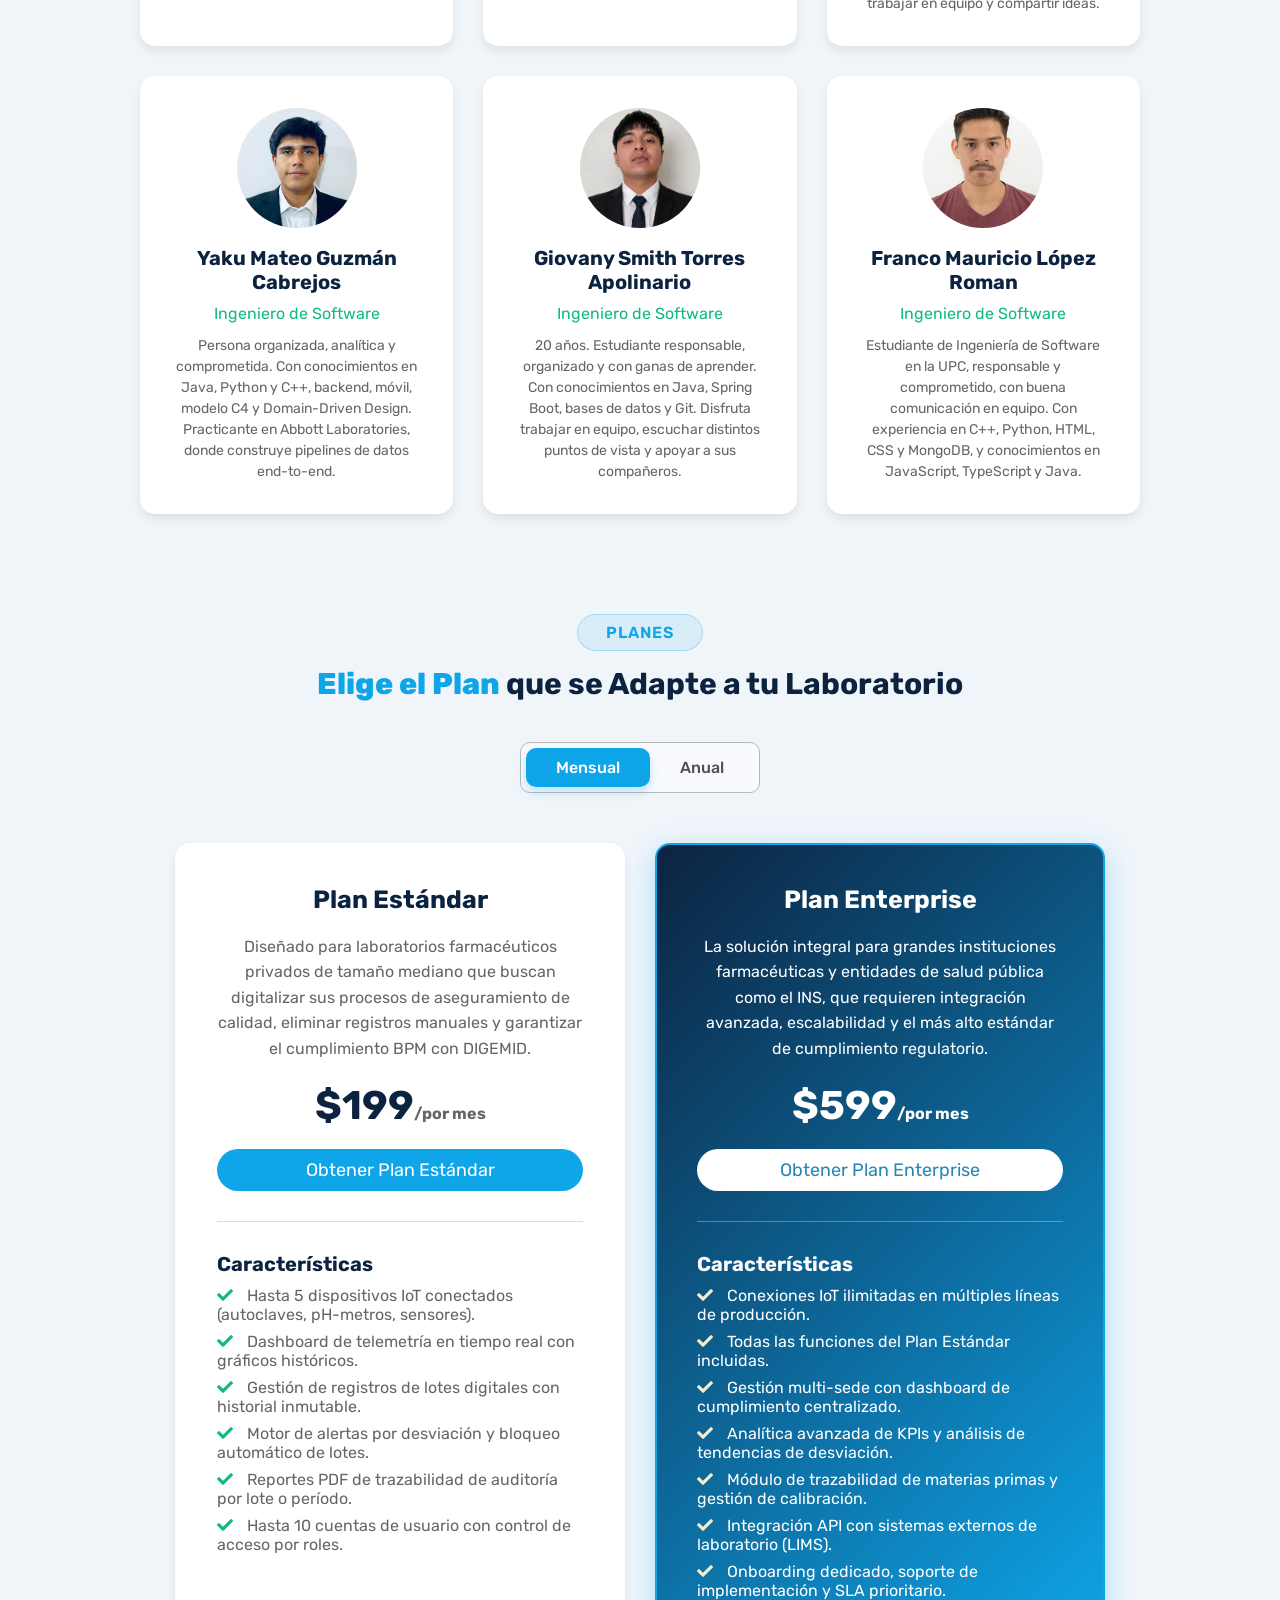
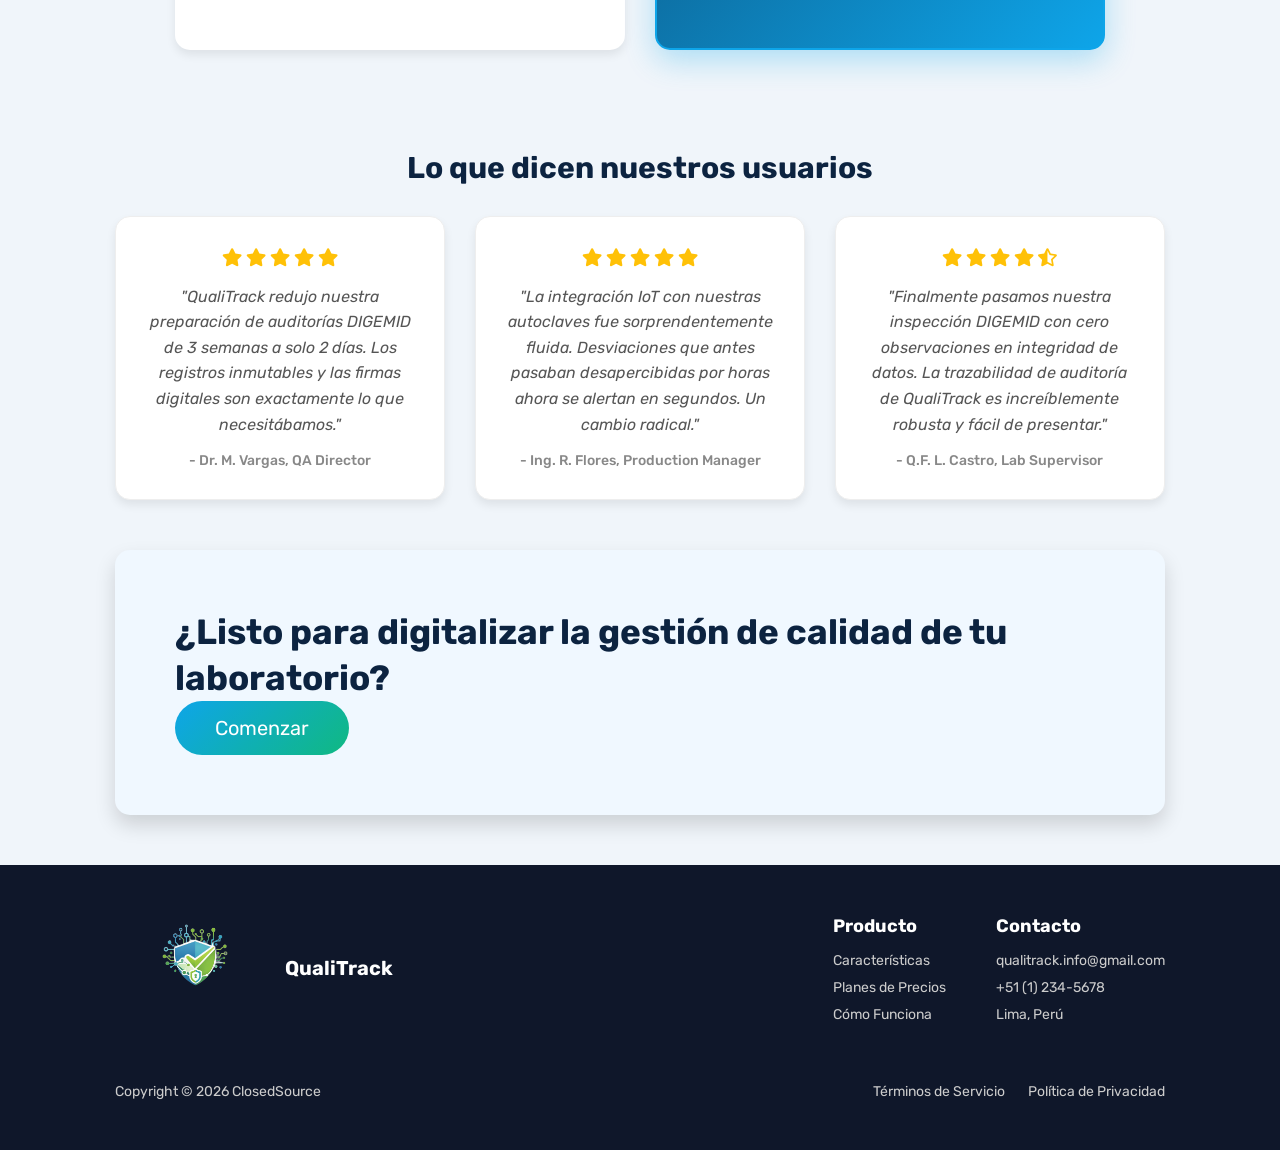
==== commit 83f6cbdb: "feat(team): Update team member profiles and add new members" ====
--- a/index.html
+++ b/index.html
@@ -260,14 +260,14 @@
                 <span data-i18n="team.member1"></span>
             </div>
             <div class="team-member">
-                <img src="public/assets/images/qualitrack-team-member-renato-icon.png" alt="Renato Guillermo Calvo Yalan">
-                <h3>Renato Guillermo Calvo Yalan</h3>
+                <img src="public/assets/images/qualitrack-team-member-vitaly-icon.jpeg" alt="Vitaly Baca Camargo Arturo">
+                <h3>Vitaly Baca Camargo Arturo</h3>
                 <p data-i18n="team.role">Software Engineer</p>
                 <span data-i18n="team.member2"></span>
             </div>
             <div class="team-member">
-                <img src="public/assets/images/qualitrack-team-member-felix-icon.jpg" alt="Felix Orlando Becerra Ttito">
-                <h3>Felix Orlando Becerra Ttito</h3>
+                <img src="public/assets/images/qualitrack-team-member-fabrizio-icon.png" alt="Fabrizio Alexander Cutiri Agüero">
+                <h3>Fabrizio Alexander Cutiri Agüero</h3>
                 <p data-i18n="team.role">Software Engineer</p>
                 <span data-i18n="team.member3"></span>
             </div>
@@ -282,6 +282,30 @@
                 <h3>Dyron Huapaya Galindo</h3>
                 <p data-i18n="team.role">Software Engineer</p>
                 <span data-i18n="team.member5"></span>
+            </div>
+            <div class="team-member">
+                <img src="public/assets/images/qualitrack-team-member-henry-icon.png" alt="Henry Jaredt Montes Ramos">
+                <h3>Henry Jaredt Montes Ramos</h3>
+                <p data-i18n="team.role">Software Engineer</p>
+                <span data-i18n="team.member6"></span>
+            </div>
+            <div class="team-member">
+                <img src="public/assets/images/qualitrack-team-member-yaku-icon.jpg" alt="Yaku Mateo Guzmán Cabrejos">
+                <h3>Yaku Mateo Guzmán Cabrejos</h3>
+                <p data-i18n="team.role">Software Engineer</p>
+                <span data-i18n="team.member7"></span>
+            </div>
+            <div class="team-member">
+                <img src="public/assets/images/qualitrack-team-member-giovany-icon.jpg" alt="Giovany Smith Torres Apolinario">
+                <h3>Giovany Smith Torres Apolinario</h3>
+                <p data-i18n="team.role">Software Engineer</p>
+                <span data-i18n="team.member8"></span>
+            </div>
+            <div class="team-member">
+                <img src="public/assets/images/qualitrack-team-member-franco-icon.jpg" alt="Franco Mauricio López Roman">
+                <h3>Franco Mauricio López Roman</h3>
+                <p data-i18n="team.role">Software Engineer</p>
+                <span data-i18n="team.member9"></span>
             </div>
         </div>
     </section>
--- a/public/assets/styles/style.css
+++ b/public/assets/styles/style.css
@@ -0,0 +1,1401 @@
+@import url('https://fonts.googleapis.com/css2?family=Instrument+Serif:ital@0;1&family=Jost:ital,wght@0,100..900;1,100..900&family=Konkhmer+Sleokchher&family=Lexend&family=Manrope:wght@200..800;1,200..800&family=Rubik:ital,wght@0,300..900;1,300..900&display=swap');
+
+:root {
+    /* QualiTrack – Brand Colors */
+    --primary-color: #0ea5e9;        /* IoT cyan-blue */
+    --secondary-color: #0c2340;      /* Deep navy for headings */
+    --tertiary-color: #10b981;       /* Compliance green */
+    --accent-color: #6366f1;         /* Accent violet */
+    --text-dark: #1e293b;
+    --text-light: #fff;
+    --bg-light: #f0f5fa;
+    --bg-dark: #0f172a;
+    --bg-highlight: #e0f2fe;
+    --card-bg: #fff;
+    --box-shadow: 0 0.4rem 1.2rem rgba(14, 165, 233, 0.10);
+}
+
+* {
+    margin: 0;
+    padding: 0;
+    box-sizing: border-box;
+    font-family: 'Rubik', sans-serif;
+    outline: none;
+    border: none;
+    text-decoration: none;
+    transition: 0.2s linear;
+}
+
+html {
+    font-size: 62.5%;
+    scroll-behavior: smooth;
+    scroll-padding-top: 6rem;
+    overflow-x: hidden;
+}
+
+body {
+    background: var(--bg-light);
+}
+
+section {
+    padding: 5rem 9%;
+    max-width: 1400px;
+    margin: 0 auto;
+}
+
+.heading,
+.subheading {
+    text-align: center;
+    color: var(--secondary-color);
+}
+
+.heading {
+    font-size: 3rem;
+    margin-bottom: 1rem;
+}
+
+.subheading {
+    font-size: 1.8rem;
+    color: var(--tertiary-color);
+    margin-bottom: 0.5rem;
+    text-transform: uppercase;
+}
+
+/* Language Switcher */
+.language-switcher-container {
+    position: fixed;
+    bottom: 3rem;
+    right: 3rem;
+    z-index: 1000;
+}
+
+#language-switcher {
+    background: #fff;
+    border: 1px solid #ddd;
+    border-radius: 5rem;
+    padding: 0.5rem;
+    display: flex;
+    box-shadow: 0 0.5rem 1rem rgba(0, 0, 0, 0.1);
+}
+
+#language-switcher .lang-btn {
+    font-size: 1.6rem;
+    font-weight: 500;
+    padding: 0.8rem 1.5rem;
+    background: transparent;
+    border: none;
+    cursor: pointer;
+    color: #555;
+    border-radius: 5rem;
+    transition: background-color 0.3s ease, color 0.3s ease;
+}
+
+#language-switcher .lang-btn.active {
+    background: var(--primary-color);
+    color: var(--text-light);
+    box-shadow: 0 0.3rem 0.5rem rgba(0, 0, 0, 0.1);
+}
+
+.description {
+    text-align: center;
+    font-size: 1.6rem;
+    color: #666;
+    max-width: 800px;
+    margin: 0 auto 3rem;
+    line-height: 1.6;
+}
+
+.btn {
+    display: inline-block;
+    padding: 1rem 3rem;
+    border-radius: 5rem;
+    background: var(--secondary-color);
+    color: var(--text-light);
+    font-size: 1.8rem;
+    cursor: pointer;
+}
+
+.btn:hover {
+    background: var(--primary-color);
+}
+
+.header {
+    position: fixed;
+    top: 0;
+    left: 0;
+    right: 0;
+    background: var(--card-bg);
+    padding: 2rem 9%;
+    display: flex;
+    align-items: center;
+    z-index: 1000;
+    box-shadow: var(--box-shadow);
+    border-bottom: 1px solid #e2e8f0;
+    transition: box-shadow 0.3s ease;
+}
+
+.header.scrolled {
+    box-shadow: 0 0.4rem 2rem rgba(14, 165, 233, 0.15);
+}
+
+.header .logo {
+    font-size: 2.6rem;
+    color: var(--secondary-color);
+    font-weight: 800;
+    margin-right: 2rem;
+    letter-spacing: -0.03em;
+}
+
+.header .menu-wrapper {
+    display: flex;
+    align-items: center;
+    flex-grow: 1;
+}
+
+.header .navbar {
+    display: flex;
+    justify-content: center;
+    flex-grow: 1;
+}
+
+.header .navbar a {
+    font-size: 1.8rem;
+    padding: 0 1.5rem;
+    color: var(--secondary-color);
+}
+
+.header .navbar a:hover {
+    color: var(--primary-color);
+}
+
+.header .buttons {
+    display: flex;
+    align-items: center;
+    gap: 1rem;
+    margin-left: auto;
+}
+
+.header .buttons .sign-in {
+    background: transparent;
+    color: var(--secondary-color);
+    padding: 0.8rem 2rem;
+}
+
+.header .buttons .sign-in:hover {
+    color: var(--primary-color);
+}
+
+.header .buttons .sign-up {
+    background: var(--primary-color);
+    color: var(--text-light);
+    padding: 0.8rem 2rem;
+}
+
+.header .buttons .sign-up:hover {
+    background: var(--secondary-color);
+}
+
+.header #toggler {
+    display: none;
+}
+
+.header .fa-bars {
+    font-size: 3rem;
+    color: var(--text-dark);
+    cursor: pointer;
+    display: none;
+    margin-left: 2rem;
+}
+
+/* Home Section */
+.home {
+    min-height: 100vh;
+    width: 100%;
+    display: flex;
+    align-items: center;
+    justify-content: space-evenly;
+    padding-top: 10rem;
+    background: url('../images/light-blue-and-white-background.jpg') no-repeat center center;
+    background-size: cover;
+    max-width: none;
+}
+
+.home::before {
+    content: '';
+    position: absolute;
+    top: 0;
+    left: 0;
+    width: 100%;
+    height: 100%;
+    background: rgba(228, 243, 255, 0.5);
+    z-index: 1;
+}
+
+.home .hero-content-wrapper {
+    z-index: 2;
+    max-width: 60rem;
+    text-align: center;
+}
+
+.home h1 {
+    font-size: 5rem;
+    color: var(--secondary-color);
+    font-weight: 800;
+    line-height: 1.2;
+    margin-bottom: 1.5rem;
+}
+
+.home p {
+    font-size: 2rem;
+    color: #4f4f4f;
+    padding: 1rem 0;
+    margin-bottom: 3rem;
+}
+
+.home .btn-home {
+    display: inline-block;
+    padding: 1.2rem 3rem;
+    border-radius: 5rem;
+    background: var(--primary-color);
+    color: var(--text-light);
+    font-size: 2rem;
+    cursor: pointer;
+}
+
+.home .btn-home:hover {
+    background: var(--secondary-color);
+}
+
+.home .image-container {
+    z-index: 2;
+    max-width: 45rem;
+    animation: float 3s ease-in-out infinite;
+    display: block;
+    margin-left: 2rem;
+}
+
+@keyframes float {
+
+    0%,
+    100% {
+        transform: translateY(0);
+    }
+
+    50% {
+        transform: translateY(-1rem);
+    }
+}
+
+.home .image-container .home-image img {
+    width: 100%;
+    border-radius: 1rem;
+    box-shadow: 0 1rem 2rem rgba(0, 0, 0, 0.15);
+}
+
+.section-button-title {
+    display: inline-block;
+    background-color: rgba(14, 165, 233, 0.1);
+    color: var(--primary-color);
+    border: 1px solid rgba(14, 165, 233, 0.25);
+    padding: 8px 28px;
+    border-radius: 50px;
+    font-size: 1.6rem;
+    font-weight: 600;
+    text-align: center;
+    margin-bottom: 15px;
+    letter-spacing: 0.06em;
+    text-transform: uppercase;
+}
+
+.section-heading-split {
+    font-size: 3rem;
+    font-weight: 700;
+    color: var(--secondary-color);
+    text-align: center;
+    margin-bottom: 4rem;
+}
+
+.section-heading-split .highlight-blue {
+    color: var(--primary-color);
+    font-weight: 800;
+}
+
+/* What We Offer Section */
+.what-we-offer .heading {
+    margin-bottom: 3rem;
+}
+
+.what-we-offer .container {
+    display: grid;
+    grid-template-columns: repeat(auto-fit, minmax(40rem, 1fr));
+    gap: 3rem;
+}
+
+.what-we-offer .offer-box {
+    background: #f0f8ff;
+    border-radius: 1.5rem;
+    padding: 4rem;
+    text-align: left;
+    box-shadow: 0 0.5rem 1rem rgba(0, 0, 0, 0.08);
+    border: 2px solid transparent;
+    transition: transform 0.3s ease, box-shadow 0.3s ease, border-color 0.3s ease;
+}
+
+.what-we-offer .offer-box:hover {
+    transform: translateY(-8px);
+    box-shadow: 0 1rem 2rem rgba(0, 0, 0, 0.15);
+    border-color: var(--primary-color);
+}
+
+.what-we-offer .offer-box.highlight {
+    background: #e6f7ff;
+    border: 2px solid var(--primary-color);
+}
+
+.what-we-offer .offer-box.highlight:hover {
+    border-color: var(--primary-color);
+}
+
+.what-we-offer .offer-box .icon-container {
+    font-size: 4rem;
+    color: var(--primary-color);
+    margin-bottom: 2rem;
+}
+
+.what-we-offer .offer-box h3 {
+    font-size: 2.5rem;
+    color: var(--secondary-color);
+    margin-bottom: 1rem;
+}
+
+.what-we-offer .offer-box p {
+    font-size: 1.6rem;
+    color: #666;
+    line-height: 1.6;
+}
+
+/* Features Section */
+.features-accordion {
+    padding: 5rem 9%;
+    max-width: 1400px;
+    margin: 0 auto;
+    text-align: center;
+    background: #f4f4f4;
+}
+
+.features-accordion .features-container-split {
+    display: flex;
+    flex-wrap: wrap;
+    align-items: center;
+    justify-content: center;
+    gap: 5rem;
+}
+
+.features-accordion .video-container-split {
+    flex: 1 1 50rem;
+    aspect-ratio: 16 / 9;
+    border-radius: 1.5rem;
+    overflow: hidden;
+    box-shadow: 0 1rem 2rem rgba(0, 0, 0, 0.15);
+    animation: float 3s ease-in-out infinite;
+    min-width: 40rem;
+}
+
+.features-accordion .video-container-split iframe {
+    width: 100%;
+    height: 100%;
+}
+
+.features-accordion .accordion-container {
+    flex: 1 1 50rem;
+    display: flex;
+    flex-direction: column;
+    gap: 1.5rem;
+    min-width: 40rem;
+}
+
+.features-accordion .accordion-item {
+    background: #fff;
+    border: 2px solid #ddd;
+    border-radius: 1rem;
+    overflow: hidden;
+    transition: all 0.3s ease;
+}
+
+.features-accordion .accordion-item.active {
+    border-color: var(--primary-color);
+}
+
+.features-accordion .accordion-title {
+    display: flex;
+    justify-content: space-between;
+    align-items: center;
+    padding: 2rem 3rem;
+    cursor: pointer;
+}
+
+.features-accordion .accordion-title h4 {
+    font-size: 2rem;
+    color: var(--secondary-color);
+}
+
+.features-accordion .accordion-title .fas {
+    font-size: 1.8rem;
+    color: var(--primary-color);
+    transition: transform 0.3s ease;
+}
+
+.features-accordion .accordion-item.active .accordion-title .fas {
+    transform: rotate(180deg);
+}
+
+.features-accordion .accordion-content {
+    max-height: 0;
+    overflow: hidden;
+    transition: max-height 0.3s ease-out, padding 0.3s ease-out;
+    padding: 0 3rem;
+}
+
+.features-accordion .accordion-item.active .accordion-content {
+    max-height: 20rem;
+    padding: 1.5rem 3rem;
+}
+
+.features-accordion .accordion-content p {
+    font-size: 1.6rem;
+    color: #666;
+    line-height: 1.6;
+}
+
+/* Benefits Section */
+.benefits-section {
+    padding: 5rem 9%;
+    max-width: 1400px;
+    margin: 0 auto;
+    text-align: center;
+    background: #f4f4f4;
+}
+
+.benefits-section .heading {
+    margin-bottom: 3.5rem;
+}
+
+.benefits-grid-image {
+    display: grid;
+    grid-template-columns: repeat(auto-fit, minmax(40rem, 1fr));
+    gap: 3rem;
+    justify-content: center;
+}
+
+.benefit-card-image {
+    background: #fff;
+    border-radius: 1.5rem;
+    overflow: hidden;
+    box-shadow: 0 0.5rem 1rem rgba(0, 0, 0, 0.08);
+    transition: transform 0.3s ease, box-shadow 0.3s ease;
+}
+
+.benefit-card-image:hover {
+    transform: translateY(-8px);
+    box-shadow: 0 1rem 2rem rgba(0, 0, 0, 0.15);
+}
+
+.card-image-container {
+    width: 100%;
+    aspect-ratio: 16 / 9;
+    overflow: hidden;
+}
+
+.card-image-container img {
+    width: 100%;
+    height: 100%;
+    object-fit: cover;
+    display: block;
+}
+
+.card-content {
+    padding: 3rem;
+    text-align: left;
+}
+
+.card-content h3 {
+    font-size: 2rem;
+    color: #2B2B2B;
+    margin-bottom: 1rem;
+}
+
+.card-content p {
+    font-size: 1.5rem;
+    color: #666;
+    line-height: 1.6;
+}
+
+/* About Us Section */
+.about-us {
+    background: #F9FAFE;
+    max-width: none;
+}
+
+.about-us .container-about {
+    display: flex;
+    flex-wrap: wrap;
+    align-items: center;
+    gap: 5rem;
+}
+
+.about-us .content-about {
+    flex: 1 1 50rem;
+    text-align: left;
+}
+
+.about-us .content-about .section-button-title,
+.about-us .content-about .section-heading-split {
+    text-align: left;
+}
+
+.about-us .content-about h3 {
+    font-size: 2rem;
+    color: var(--tertiary-color);
+    text-transform: uppercase;
+}
+
+.about-us .content-about h2 {
+    font-size: 3.1rem;
+    color: var(--secondary-color);
+    margin: 1rem 0;
+    line-height: 1.2;
+}
+
+.about-us .content-about p {
+    font-size: 1.6rem;
+    color: #666;
+    line-height: 1.7;
+    margin-bottom: 2rem;
+}
+
+.about-us .content-about ul {
+    list-style: none;
+}
+
+.about-us .content-about ul li {
+    font-size: 1.6rem;
+    color: #555;
+    margin-bottom: 1rem;
+}
+
+.about-us .content-about ul li .fas {
+    color: var(--primary-color);
+    margin-right: 1rem;
+}
+
+.about-us .video-container {
+    position: relative;
+    flex: 1 1 50rem;
+    aspect-ratio: 16 / 9;
+    border-radius: 1.5rem;
+    overflow: hidden;
+    box-shadow: var(--box-shadow);
+}
+
+.about-us .video-container iframe {
+    width: 100%;
+    height: 100%;
+    border: none;
+}
+
+/* Our Team Section */
+.our-team .heading {
+    margin-bottom: 4rem;
+}
+
+.our-team .team-grid {
+    display: flex;
+    flex-wrap: wrap;
+    justify-content: center;
+    gap: 3rem;
+    max-width: 100rem;
+    margin: 0 auto;
+}
+
+.our-team .team-member {
+    background: var(--card-bg);
+    border-radius: 1.5rem;
+    padding: 3rem;
+    box-shadow: 0 0.5rem 1rem rgba(0, 0, 0, 0.08);
+    border: 2px solid transparent;
+    transition: transform 0.3s ease, box-shadow 0.3s ease, border-color 0.3s ease;
+    text-align: center;
+    flex: 1 1 30rem;
+    max-width: 32rem;
+}
+
+.our-team .team-member:hover {
+    transform: translateY(-8px);
+    box-shadow: 0 1rem 2rem rgba(0, 0, 0, 0.15);
+    border-color: var(--primary-color);
+}
+
+.our-team .team-member img {
+    width: 12rem;
+    height: 12rem;
+    border-radius: 50%;
+    object-fit: cover;
+    margin-bottom: 1.5rem;
+}
+
+.our-team .team-member h3 {
+    font-size: 2rem;
+    color: var(--secondary-color);
+    margin-bottom: 1rem;
+}
+
+.our-team .team-member p {
+    font-size: 1.6rem;
+    color: var(--tertiary-color);
+    margin-bottom: 1.2rem;
+}
+
+.our-team .team-member span {
+    font-size: 1.4rem;
+    color: #666;
+    line-height: 1.5;
+    display: block;
+}
+
+
+/* Plans Section */
+.plans {
+    text-align: center;
+}
+
+.plans .plan-toggle {
+    display: flex;
+    justify-content: center;
+    align-items: center;
+    background: #F9FAFE;
+    border-radius: 1rem;
+    padding: 0.5rem;
+    width: fit-content;
+    margin: 2rem auto 5rem;
+    border: 1px solid #B8B8B8;
+}
+
+.plans .toggle-btn {
+    padding: 1rem 3rem;
+    border-radius: 1rem;
+    font-size: 1.6rem;
+    cursor: pointer;
+    background: transparent;
+    border: none;
+    color: #4f4f4f;
+    font-weight: 500;
+    white-space: nowrap;
+}
+
+.plans .toggle-btn.active {
+    background: var(--primary-color);
+    color: var(--text-light);
+    box-shadow: 0 0.5rem 1rem rgba(14, 165, 233, 0.25);
+}
+
+.plans .plans-container {
+    display: flex;
+    flex-wrap: wrap;
+    justify-content: center;
+    gap: 3rem;
+}
+
+.plans .plan-card {
+    background: var(--card-bg);
+    border-radius: 1.5rem;
+    padding: 4rem;
+    box-shadow: 0 0.5rem 1rem rgba(0, 0, 0, 0.08);
+    border: 2px solid transparent;
+    transition: transform 0.3s ease, box-shadow 0.3s ease, border-color 0.3s ease;
+    text-align: center;
+    max-width: 45rem;
+    flex-grow: 1;
+}
+
+.plans .plan-card:hover {
+    transform: translateY(-8px);
+    box-shadow: 0 1rem 2rem rgba(0, 0, 0, 0.15);
+    border-color: var(--primary-color);
+}
+
+.plans .plan-card.highlight-card {
+    background: linear-gradient(135deg, #0c2340 0%, #0ea5e9 100%);
+    color: var(--text-light);
+    border: 2px solid var(--primary-color);
+    box-shadow: 0 1rem 3rem rgba(14, 165, 233, 0.3);
+}
+
+.plans .plan-card.highlight-card h3,
+.plans .plan-card.highlight-card .price p,
+.plans .plan-card.highlight-card .price span,
+.plans .plan-card.highlight-card .features h4,
+.plans .plan-card.highlight-card .features li {
+    color: var(--text-light);
+}
+
+.plans .plan-card.highlight-card .annual-save {
+    color: #F8ECC9;
+}
+
+.plans .plan-card.highlight-card .features .fas {
+    color: #F8ECC9;
+}
+
+.plans .plan-card h3 {
+    font-size: 2.5rem;
+    color: var(--secondary-color);
+    margin-bottom: 2rem;
+}
+
+.plans .plan-card .price {
+    margin-bottom: 0;
+}
+
+.plans .plan-card .price p {
+    font-size: 4rem;
+    font-weight: 700;
+    color: var(--secondary-color);
+}
+
+.plans .plan-card .price span {
+    font-size: 1.6rem;
+    color: #666;
+}
+
+.plans .plan-card .annual-save {
+    font-size: 1.4rem;
+    color: var(--tertiary-color);
+    font-weight: bold;
+    margin-top: 1rem;
+}
+
+.plans .plan-card .btn {
+    margin-top: 2rem;
+    background: var(--primary-color);
+    color: var(--text-light);
+    width: 100%;
+    transition: background 0.3s ease, transform 0.2s ease;
+}
+
+.plans .plan-card .btn:hover {
+    background: var(--secondary-color);
+    transform: translateY(-2px);
+}
+
+.plans .plan-card.highlight-card .btn {
+    background: var(--text-light);
+    color: #2686B6;
+}
+
+.plans .plan-card .features {
+    margin-top: 3rem;
+    text-align: left;
+}
+
+.plans .plan-card .features h4 {
+    font-size: 2rem;
+    color: var(--secondary-color);
+    margin-bottom: 1rem;
+}
+
+.plans .plan-card .features ul {
+    list-style: none;
+}
+
+.plans .plan-card .features li {
+    font-size: 1.6rem;
+    color: #666;
+    margin-bottom: 0.8rem;
+}
+
+.plans .plan-card .features .fas {
+    color: var(--tertiary-color);
+    margin-right: 1rem;
+}
+
+.plans .plan-card .plan-description {
+    font-size: 1.6rem;
+    color: #666;
+    line-height: 1.6;
+    margin-bottom: 2rem;
+}
+
+.plans .plan-card .plan-divider {
+    border: 0;
+    height: 1px;
+    background-color: #ddd;
+    margin: 3rem 0;
+}
+
+.plans .plan-card.highlight-card .plan-description {
+    color: var(--text-light);
+}
+
+.plans .plan-card.highlight-card .plan-divider {
+    background-color: rgba(255, 255, 255, 0.3);
+}
+
+/* Testimonial & CTA Section */
+.testimonials-cta {
+    text-align: center;
+}
+
+.testimonials-cta .container-cta {
+    background: #f0f8ff;
+    border-radius: 1.5rem;
+    padding: 6rem;
+    display: flex;
+    justify-content: space-between;
+    align-items: center;
+    gap: 3rem;
+    color: var(--secondary-color);
+    box-shadow: 0 1rem 2rem rgba(0, 0, 0, 0.15);
+}
+
+.testimonials-cta .container-cta .cta-content {
+    flex: 1 1 60%;
+    text-align: left;
+}
+
+.testimonials-cta .container-cta .cta-heading {
+    font-size: 3.5rem;
+    font-weight: 700;
+    line-height: 1.3;
+}
+
+.testimonials-cta .container-cta .btn.subscribe-btn {
+    background: linear-gradient(135deg, var(--primary-color), var(--tertiary-color));
+    color: #fff;
+    border: none;
+    transition: transform 0.3s ease, box-shadow 0.3s ease;
+    border-radius: 5rem;
+    padding: 1.5rem 4rem;
+    font-size: 2rem;
+    cursor: pointer;
+    white-space: nowrap;
+}
+
+.testimonials-cta .container-cta .btn.subscribe-btn:hover {
+    background: linear-gradient(135deg, var(--tertiary-color), var(--primary-color));
+    transform: translateY(-0.3rem);
+    box-shadow: 0 0.8rem 2rem rgba(14, 165, 233, 0.35);
+}
+
+.testimonials-cta .container-reviews {
+    margin-bottom: 5rem;
+}
+
+.testimonials-cta .reviews-heading {
+    font-size: 3rem;
+    color: var(--secondary-color);
+    margin-bottom: 3rem;
+}
+
+.testimonials-cta .review-grid {
+    display: grid;
+    grid-template-columns: repeat(auto-fit, minmax(30rem, 1fr));
+    gap: 3rem;
+    justify-content: center;
+}
+
+.testimonials-cta .review-card {
+    background: var(--card-bg);
+    border-radius: 1.5rem;
+    padding: 3rem;
+    box-shadow: 0 0.5rem 1rem rgba(0, 0, 0, 0.08);
+    transition: transform 0.3s ease, box-shadow 0.3s ease;
+    text-align: center;
+    border: 1px solid #eee;
+}
+
+.testimonials-cta .review-card:hover {
+    transform: translateY(-8px);
+    box-shadow: 0 1rem 2rem rgba(0, 0, 0, 0.15);
+}
+
+.testimonials-cta .review-stars {
+    color: #ffc107;
+    font-size: 1.8rem;
+    margin-bottom: 1.5rem;
+}
+
+.testimonials-cta .review-text {
+    font-size: 1.6rem;
+    color: #555;
+    line-height: 1.6;
+    font-style: italic;
+    margin-bottom: 1.5rem;
+}
+
+.testimonials-cta .reviewer-name {
+    font-size: 1.4rem;
+    color: #888;
+    font-weight: 500;
+}
+
+/* Footer Section */
+.footer {
+    background: var(--bg-dark);
+    color: var(--text-light);
+    padding: 5rem 9%;
+    max-width: none;
+    margin: 0;
+}
+
+.footer .top-footer {
+    display: flex;
+    justify-content: space-between;
+    align-items: center;
+    border-bottom: 1px solid rgba(255, 255, 255, 0.1);
+    padding-bottom: 3rem;
+    margin-bottom: 3rem;
+}
+
+.footer .top-footer .subscribe-text h2 {
+    font-size: 3rem;
+    font-weight: 600;
+}
+
+.footer .top-footer .subscribe-form {
+    display: flex;
+    gap: 1rem;
+}
+
+.footer .top-footer .subscribe-form input {
+    background: #333;
+    border-radius: 5rem;
+    padding: 1rem 2rem;
+    font-size: 1.6rem;
+    color: var(--text-light);
+    border: none;
+}
+
+.footer .top-footer .subscribe-form .subscribe-btn {
+    background: var(--primary-color);
+    color: var(--text-light);
+    padding: 1.2rem 2.5rem;
+    font-size: 1.6rem;
+    cursor: pointer;
+    border-radius: 5rem;
+}
+
+.footer .top-footer .subscribe-form .subscribe-btn:hover {
+    background: var(--secondary-color);
+}
+
+.footer .bottom-footer {
+    display: flex;
+    justify-content: space-between;
+    align-items: flex-start;
+    flex-wrap: wrap;
+    gap: 3rem;
+}
+
+.footer .footer-logo {
+    display: flex;
+    align-items: center;
+    gap: 1rem;
+}
+
+.footer .footer-logo img {
+    width: auto;
+    max-width: 16rem;
+    height: auto;
+}
+
+.footer .footer-logo p {
+    font-size: 2rem;
+    font-weight: 700;
+}
+
+.footer .footer-links {
+    display: flex;
+    gap: 5rem;
+    flex-wrap: wrap;
+}
+
+.footer .footer-links .column h4 {
+    font-size: 1.8rem;
+    margin-bottom: 1.5rem;
+}
+
+.footer .footer-links .column a,
+.footer .footer-links .column p {
+    display: block;
+    font-size: 1.4rem;
+    color: #ccc;
+    margin-bottom: 1rem;
+}
+
+.footer .footer-links .column a:hover {
+    color: var(--primary-color);
+}
+
+.footer .copyright {
+    display: flex;
+    justify-content: space-between;
+    align-items: center;
+    margin-top: 5rem;
+    font-size: 1.4rem;
+    color: #ccc;
+}
+
+.footer .copyright .legal-links a {
+    color: #ccc;
+    margin-left: 2rem;
+}
+
+.footer .copyright .legal-links a:hover {
+    color: var(--primary-color);
+}
+
+/* Media Queries for responsive design */
+@media (max-width: 1200px) {
+    .header .navbar a {
+        font-size: 1.6rem;
+        padding: 0 1rem;
+    }
+
+    .home {
+        flex-direction: column;
+        text-align: center;
+        padding-top: 10rem;
+    }
+
+    .home .image-container {
+        margin-top: 2rem;
+    }
+
+    .what-we-offer .container {
+        grid-template-columns: repeat(auto-fit, minmax(30rem, 1fr));
+    }
+
+    .benefits-grid-image {
+        grid-template-columns: repeat(auto-fit, minmax(30rem, 1fr));
+    }
+
+    .plan-toggle {
+        justify-content: center;
+    }
+
+    .plans-container {
+        flex-direction: column;
+        align-items: center;
+    }
+
+    .plan-card {
+        margin-bottom: 2rem;
+    }
+
+    .footer .bottom-footer {
+        flex-direction: column;
+        align-items: center;
+        text-align: center;
+    }
+
+    .footer .footer-links {
+        flex-direction: column;
+        align-items: center;
+        gap: 2rem;
+        margin-top: 2rem;
+    }
+}
+
+@media (max-width: 991px) {
+    html {
+        font-size: 55%;
+    }
+
+    section {
+        padding: 5rem 3%;
+    }
+
+    .header {
+        padding: 2rem 3%;
+    }
+
+    .hero-content-wrapper h1 {
+        font-size: 4.5rem;
+    }
+
+    .home .hero-content-wrapper {
+        padding: 0 2rem;
+    }
+}
+
+@media (max-width: 768px) {
+    .header .fa-bars {
+        display: block;
+        cursor: pointer;
+    }
+
+    .header .menu-wrapper {
+        position: absolute;
+        top: 100%;
+        left: 0;
+        right: 0;
+        background: var(--card-bg);
+        flex-direction: column;
+        align-items: center;
+        gap: 1.5rem;
+        padding: 2rem;
+        clip-path: polygon(0 0, 100% 0, 100% 0, 0 0);
+        transition: clip-path 0.3s ease-in-out;
+        display: none;
+        margin-left: 0;
+        margin-right: 0;
+    }
+
+    .header .menu-wrapper.active {
+        clip-path: polygon(0 0, 100% 0, 100% 100%, 0% 100%);
+        display: flex;
+    }
+
+    .header .navbar {
+        flex-direction: column;
+        align-items: center;
+        width: 100%;
+    }
+
+    .header .buttons {
+        flex-direction: column;
+        width: 100%;
+        margin-top: 1rem;
+        border-top: 1px solid var(--bg-light);
+        padding-top: 1rem;
+        margin-left: 0;
+    }
+
+    .header .buttons a {
+        width: 100%;
+        text-align: center;
+        margin-bottom: 1rem;
+    }
+
+    .header .navbar a {
+        padding: 1rem;
+        margin: 0;
+    }
+
+    .video-container-split,
+    .video-container {
+        display: flex;
+        justify-content: center;
+        align-items: center;
+        width: 100%;
+        max-width: 100%;
+    }
+
+    .video-container iframe,
+    .video-container-split iframe {
+        width: 100%;
+        height: 30rem;
+    }
+
+    .features-container-split {
+        flex-direction: column;
+    }
+
+    .about-us .container-about {
+        flex-direction: column;
+    }
+
+    .about-us .content-about {
+        text-align: center;
+    }
+
+    .team-grid {
+        grid-template-columns: 1fr;
+        gap: 3rem;
+    }
+
+    .team-member {
+        padding: 2rem;
+        border-radius: 1rem;
+        box-shadow: var(--box-shadow);
+    }
+
+    .what-we-offer .container {
+        grid-template-columns: 1fr;
+    }
+
+    .benefits-grid-image {
+        grid-template-columns: 1fr;
+    }
+
+    .testimonials-cta .container-reviews .review-grid {
+        grid-template-columns: 1fr;
+        gap: 2rem;
+    }
+
+    .testimonials-cta .container-reviews {
+        padding: 2rem;
+    }
+
+    .footer .top-footer {
+        flex-direction: column;
+    }
+
+    .footer .subscribe-form {
+        margin-top: 1rem;
+        width: 100%;
+    }
+
+    .footer .subscribe-form input {
+        flex-grow: 1;
+    }
+
+    .footer .bottom-footer {
+        flex-direction: column;
+        text-align: center;
+    }
+
+    .footer .footer-logo,
+    .footer .footer-links .column {
+        align-items: center;
+    }
+
+    .footer .footer-logo img {
+        margin-bottom: 1rem;
+    }
+}
+
+@media (max-width: 450px) {
+    html {
+        font-size: 50%;
+    }
+
+    .header {
+        padding: 2rem;
+    }
+
+    .home .hero-content-wrapper h1 {
+        font-size: 3.5rem;
+    }
+
+    .cta-content .cta-heading {
+        font-size: 3rem;
+    }
+}
+
+/* =========================================
+   Scroll-Reveal Animations (main.js)
+   ========================================= */
+.reveal-hidden {
+    opacity: 0;
+    transform: translateY(2.5rem);
+    transition: opacity 0.55s ease, transform 0.55s ease;
+}
+
+.reveal-visible {
+    opacity: 1;
+    transform: translateY(0);
+}
+
+/* =========================================
+   Legal Pages (tos.html / policies.html)
+   ========================================= */
+.legal-page-wrapper {
+    min-height: 100vh;
+    background: var(--bg-light);
+    padding-top: 10rem;
+    padding-bottom: 8rem;
+}
+
+.legal-page-content {
+    max-width: 86rem;
+    margin: 0 auto;
+    padding: 0 3rem;
+}
+
+.legal-page-content .back-link {
+    display: inline-flex;
+    align-items: center;
+    gap: 0.6rem;
+    font-size: 1.5rem;
+    font-weight: 600;
+    color: var(--primary-color);
+    margin-bottom: 4rem;
+    transition: opacity 0.2s;
+}
+
+.legal-page-content .back-link:hover {
+    opacity: 0.75;
+}
+
+.legal-page-content h1 {
+    font-size: 4rem;
+    font-weight: 900;
+    color: var(--secondary-color);
+    margin-bottom: 0.8rem;
+    line-height: 1.2;
+}
+
+.legal-page-content .last-updated {
+    font-size: 1.4rem;
+    color: #888;
+    margin-bottom: 5rem;
+    display: block;
+}
+
+.legal-page-content h2 {
+    font-size: 2rem;
+    font-weight: 700;
+    color: var(--secondary-color);
+    margin-top: 4rem;
+    margin-bottom: 1.5rem;
+    padding-bottom: 1rem;
+    border-bottom: 2px solid #e2e8f0;
+}
+
+.legal-page-content p {
+    font-size: 1.6rem;
+    color: #555;
+    line-height: 1.8;
+    margin-bottom: 1.5rem;
+}
+
+.legal-page-content ul {
+    list-style: disc;
+    padding-left: 2.5rem;
+    margin-bottom: 1.5rem;
+}
+
+.legal-page-content ul li {
+    font-size: 1.6rem;
+    color: #555;
+    line-height: 1.8;
+    margin-bottom: 0.8rem;
+}
+
+.legal-page-content a {
+    color: var(--primary-color);
+    text-decoration: underline;
+}
+
+.legal-page-content a:hover {
+    color: var(--secondary-color);
+}
+
+.legal-page-content .legal-back-btn {
+    display: inline-block;
+    margin-top: 5rem;
+    padding: 1.2rem 3rem;
+    background: var(--primary-color);
+    color: #fff;
+    border-radius: 5rem;
+    font-size: 1.6rem;
+    font-weight: 600;
+    text-decoration: none;
+    transition: background 0.3s ease, transform 0.2s ease;
+}
+
+.legal-page-content .legal-back-btn:hover {
+    background: var(--secondary-color);
+    transform: translateY(-2px);
+}
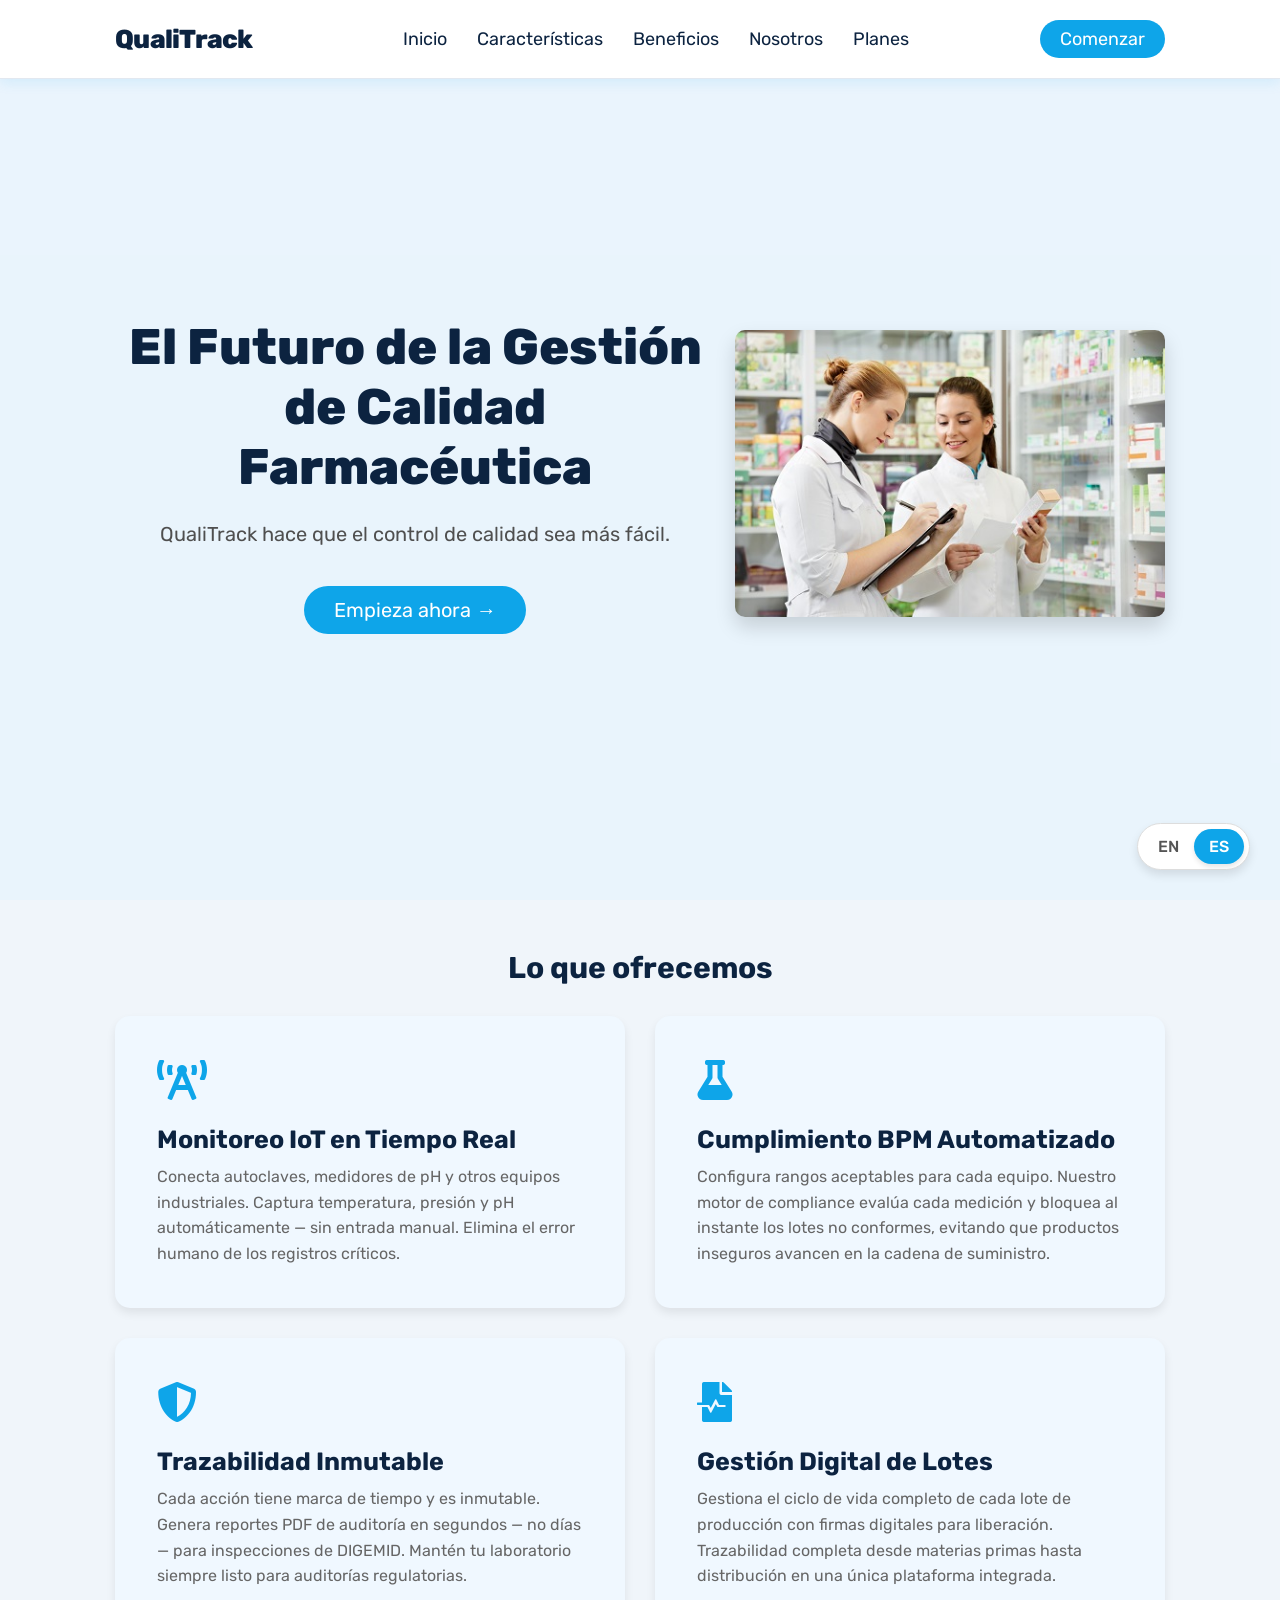
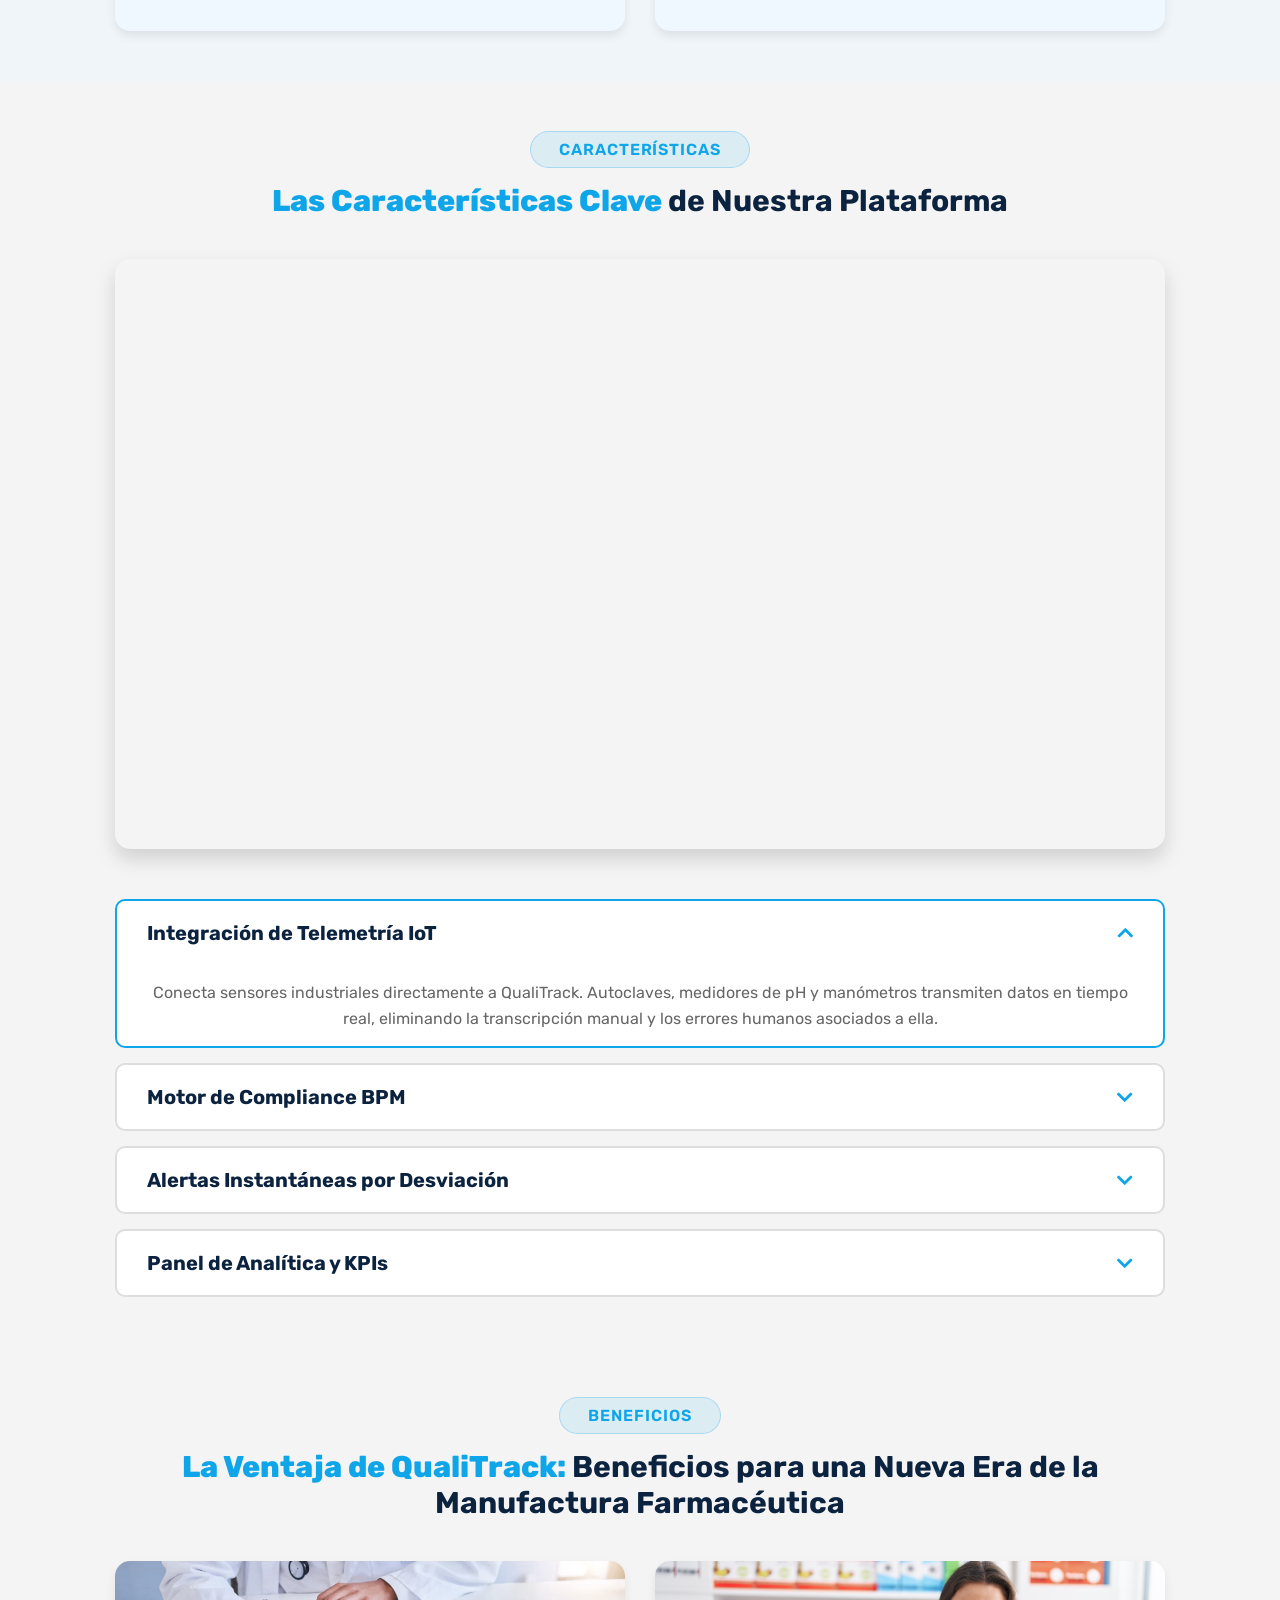
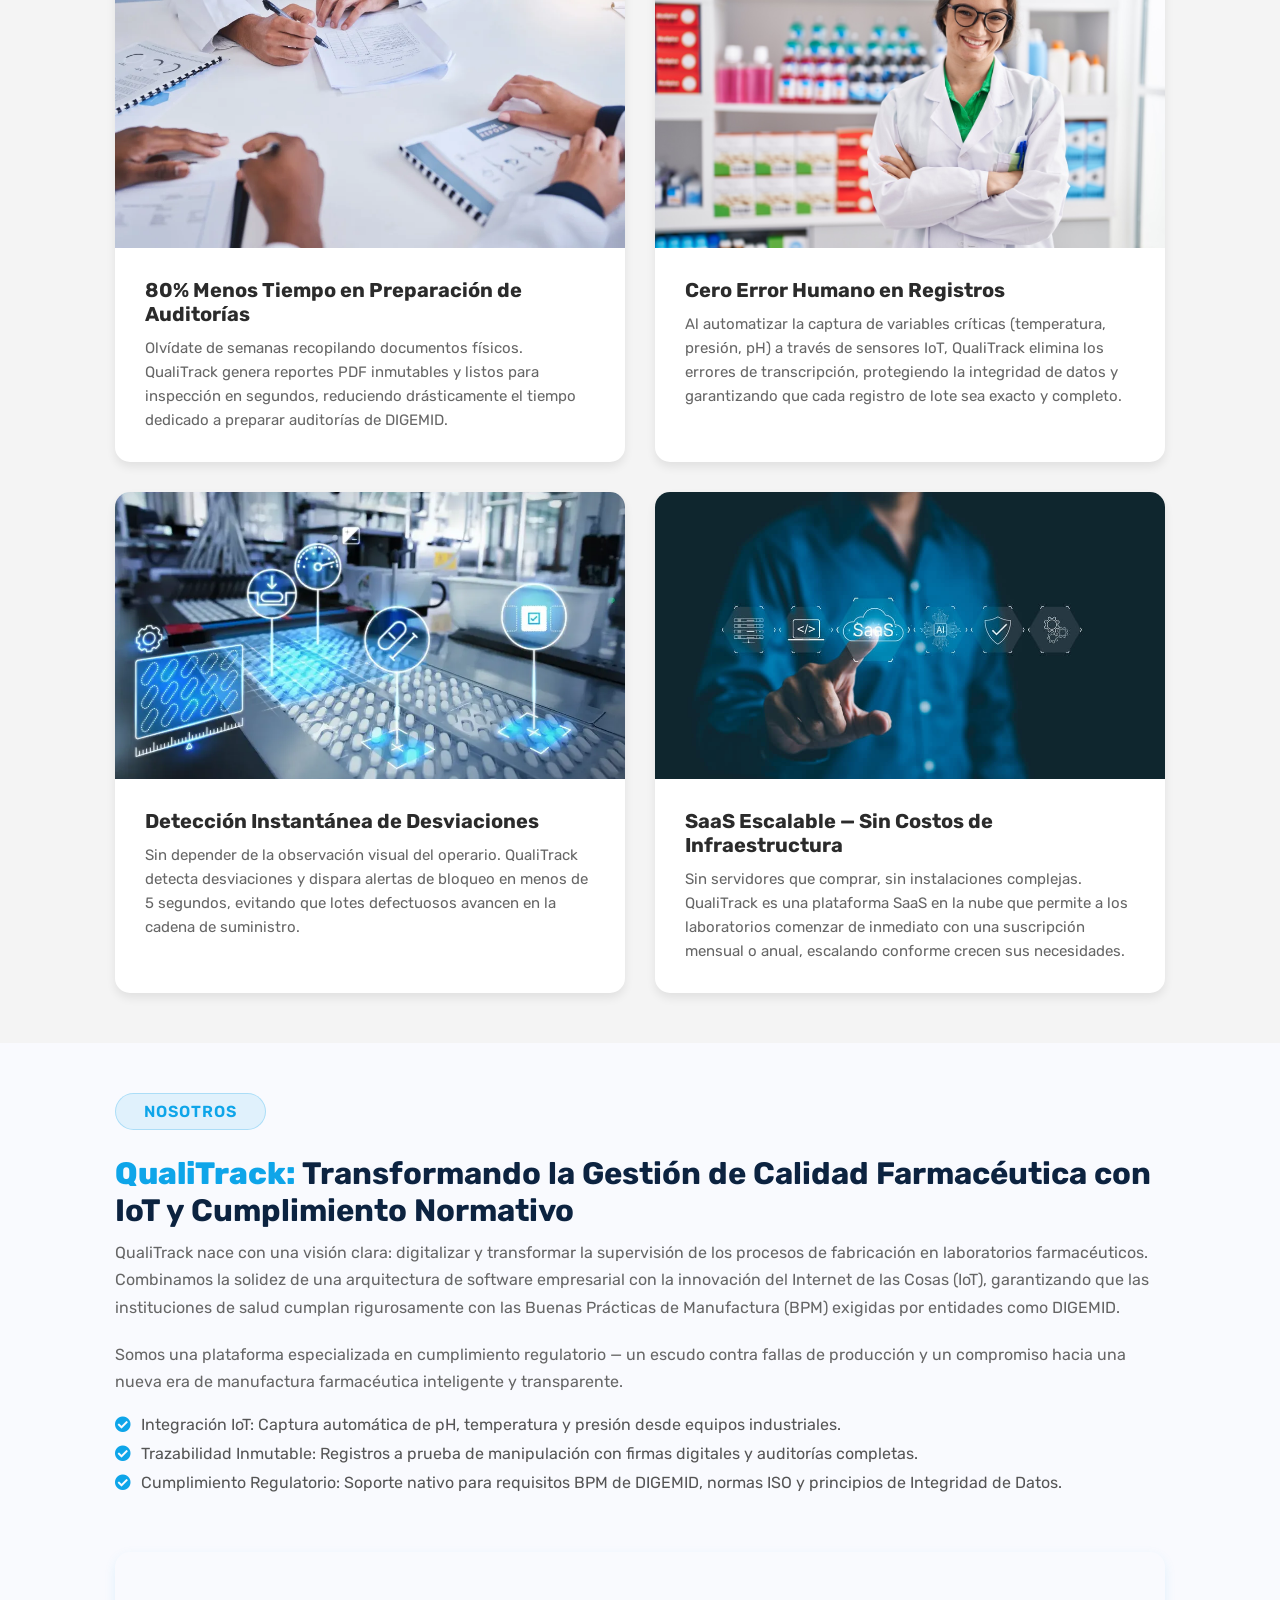
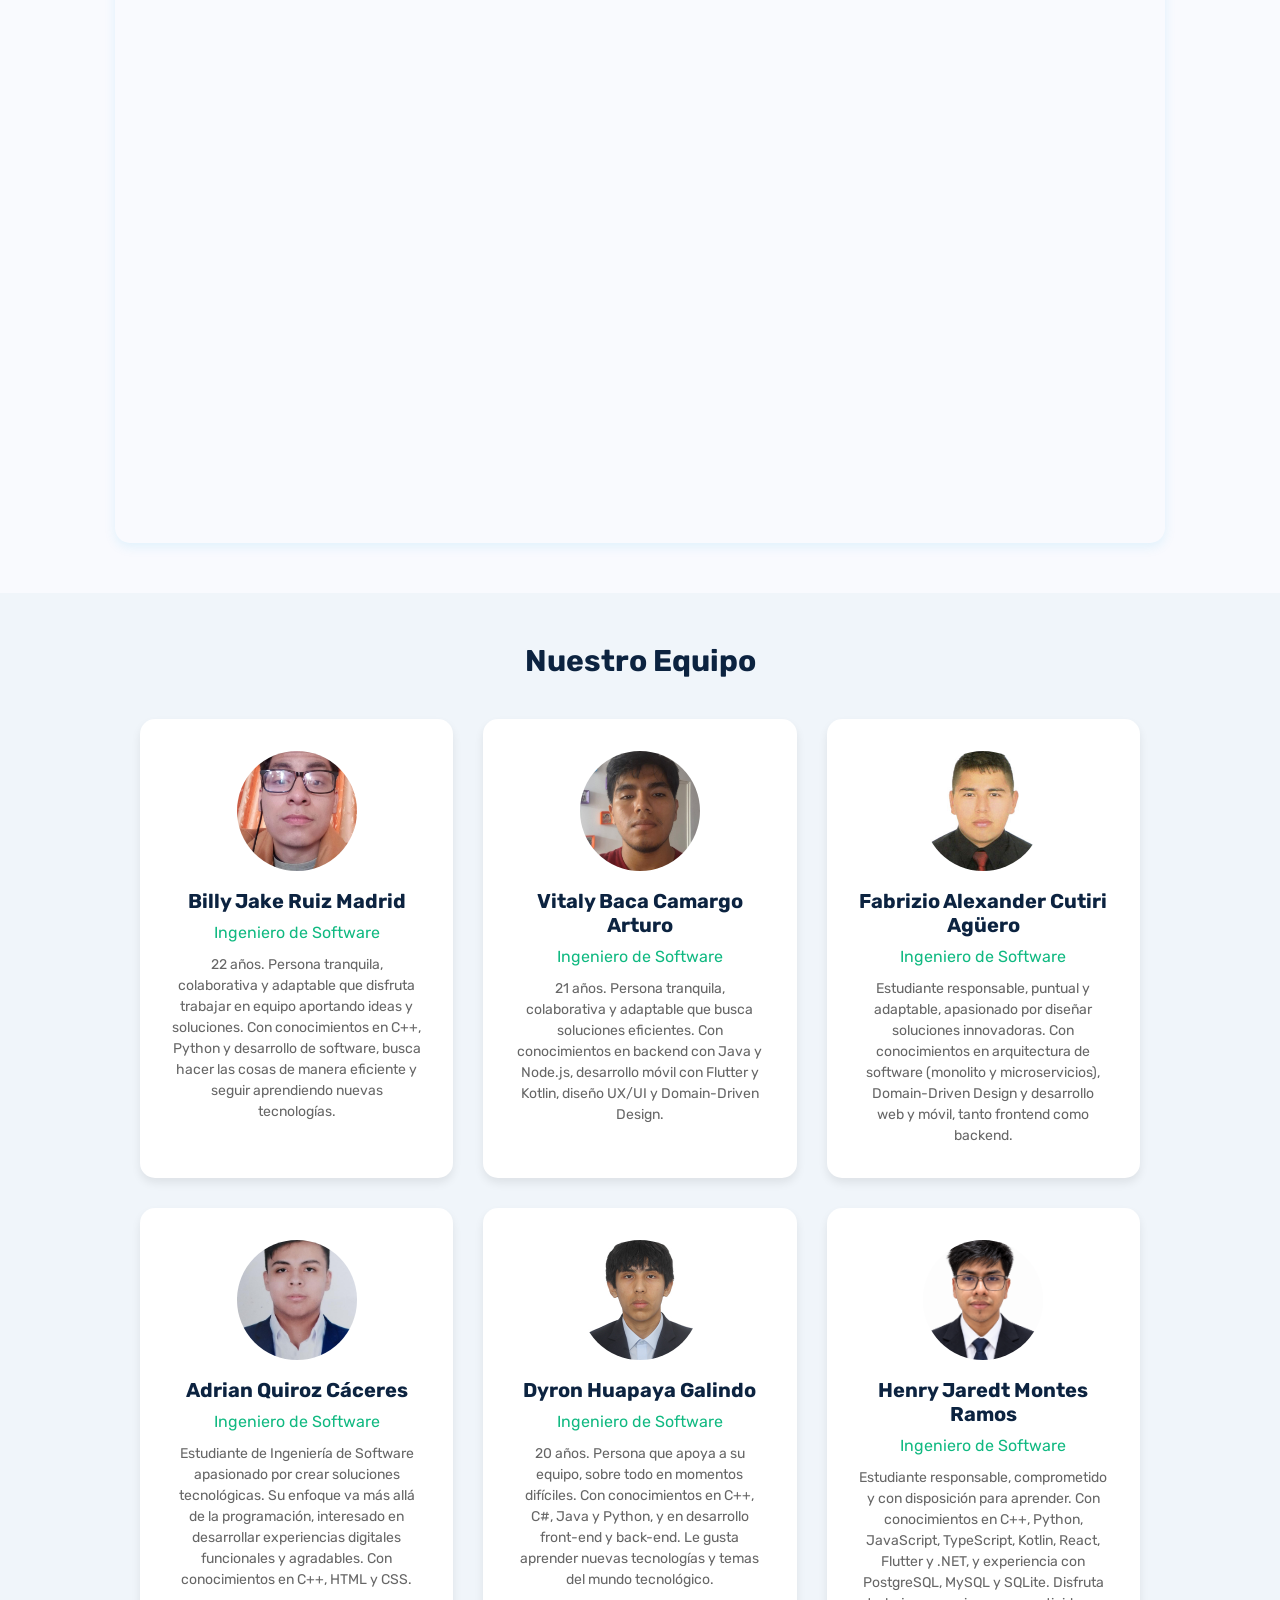
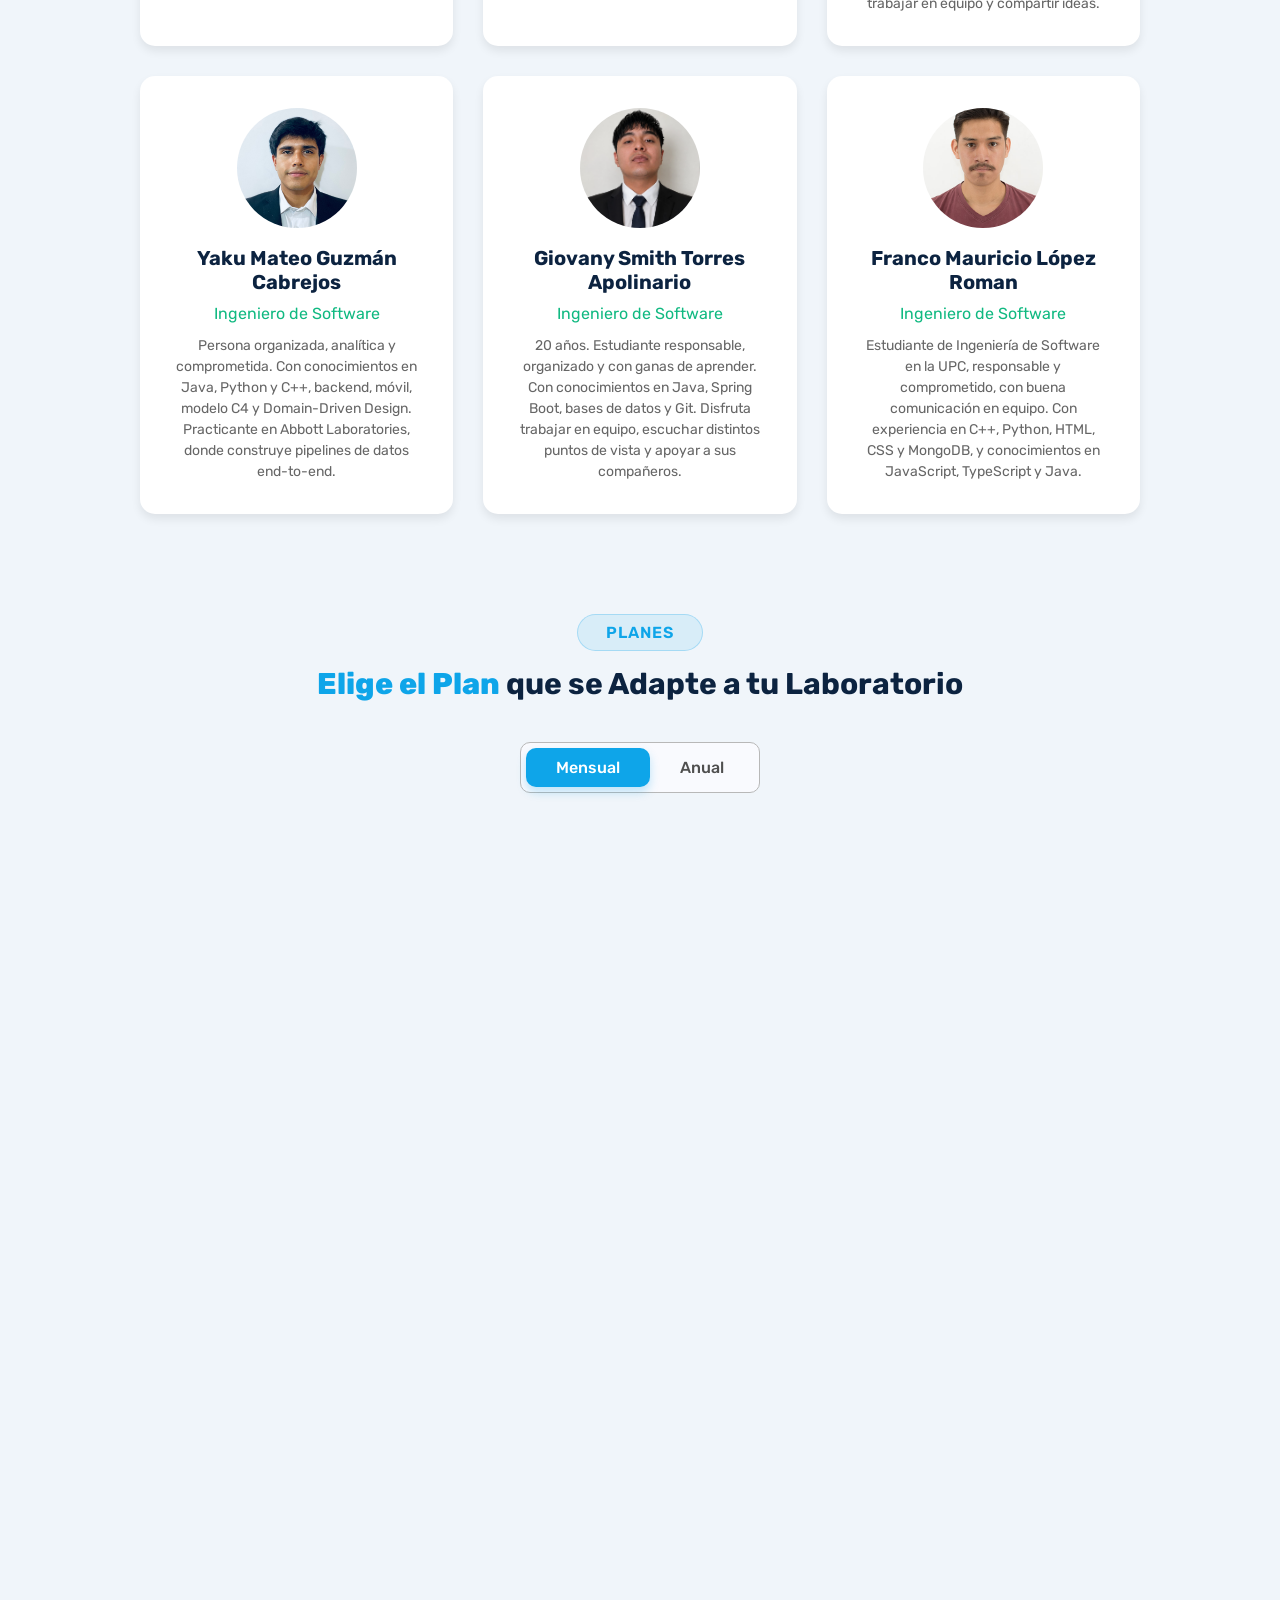
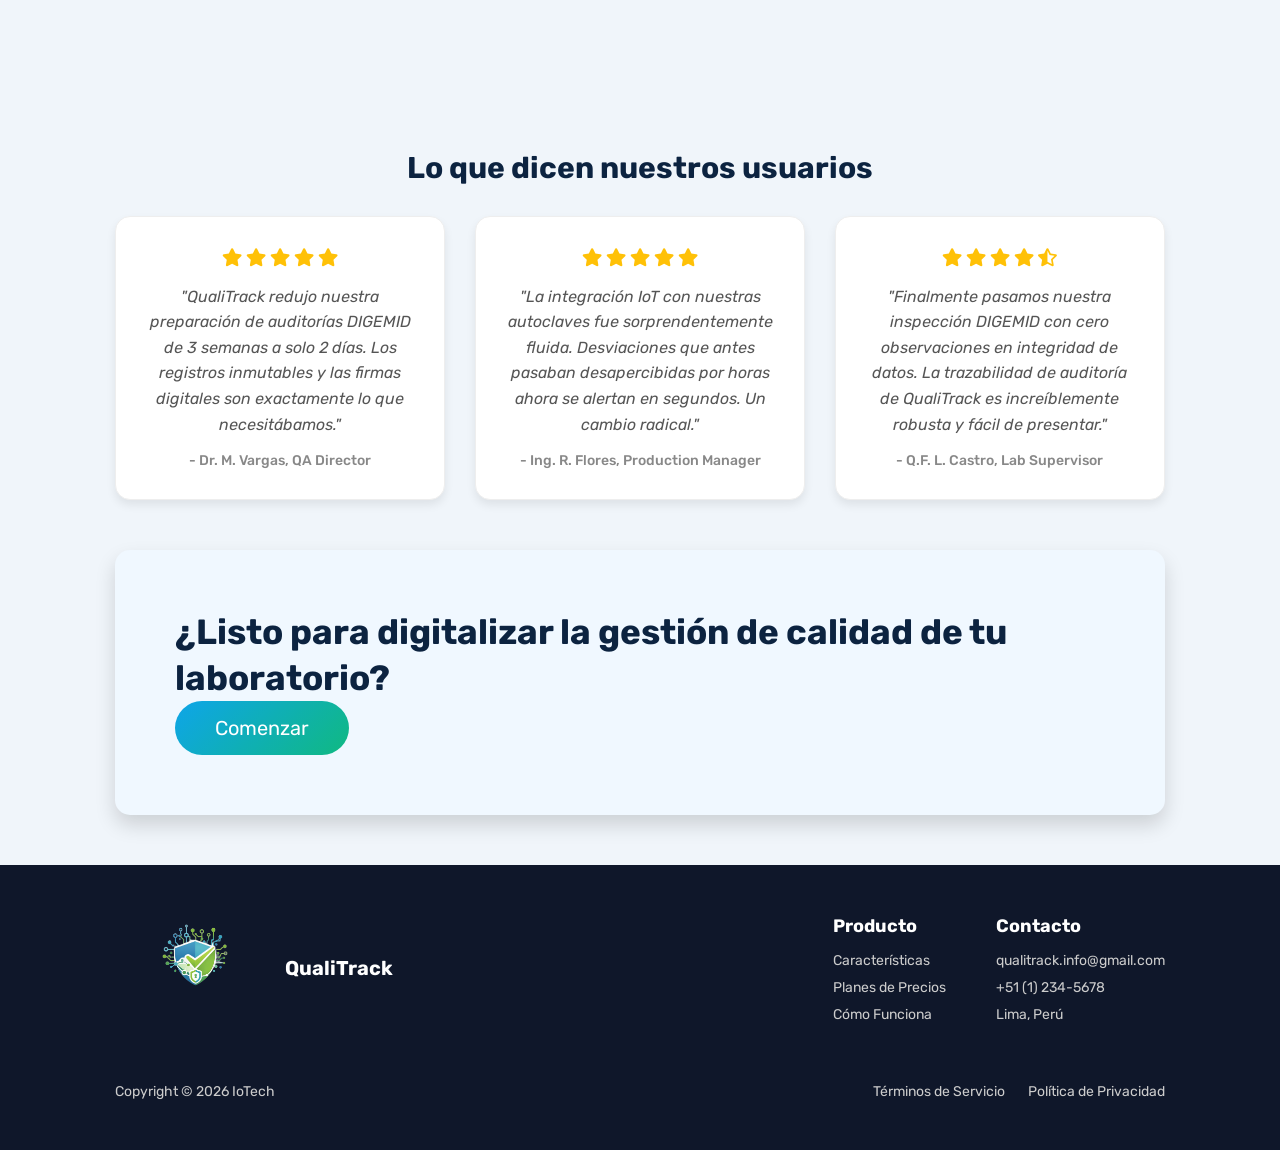
==== commit 8ed862cb: "fix(link): Update sign-up link to the new URL" ====
--- a/index.html
+++ b/index.html
@@ -29,7 +29,7 @@
             </nav>
             <div class="buttons">
                 <!-- <a href="#" class="btn sign-in" data-i18n="nav.signin">Sign In</a> -->
-                <a href="https://qualitrack-experimentos-2620.web.app/" class="btn sign-up" data-i18n="nav.signup">Get
+                <a href="https://qualitrack-iotech.web.app/" class="btn sign-up" data-i18n="nav.signup">Get
                     Started</a>
             </div>
         </div>
@@ -42,7 +42,7 @@
             <h1 data-i18n="hero.title">The Future of Pharmaceutical Quality Management</h1>
             <p data-i18n="hero.subtitle">QualiTrack makes quality control easier.
             </p>
-            <a href="https://qualitrack-experimentos-2620.web.app/" class="btn-home" data-i18n="hero.cta">Request a Demo
+            <a href="https://qualitrack-iotech.web.app/" class="btn-home" data-i18n="hero.cta">Request a Demo
                 →</a>
         </div>
         <div class="image-container">
@@ -368,7 +368,7 @@
                     Save 15% annually
                 </p>
 
-                <a href="https://qualitrack-experimentos-2620.web.app/" class="btn" target="_blank"
+                <a href="https://qualitrack-iotech.web.app/" class="btn" target="_blank"
                     data-i18n="plans.standard.cta">
                     Get Standard Plan
                 </a>
@@ -458,7 +458,7 @@
                     Save 15% annually
                 </p>
 
-                <a href="https://qualitrack-experimentos-2620.web.app/" class="btn" target="_blank"
+                <a href="https://qualitrack-iotech.web.app/" class="btn" target="_blank"
                     data-i18n="plans.enterprise.cta">
                     Get Enterprise Plan
                 </a>
@@ -578,7 +578,7 @@
             <div class="cta-content">
                 <h2 class="cta-heading" data-i18n="cta.heading">Ready to bring your quality control into the digital
                     age?</h2>
-                <a href="https://qualitrack-experimentos-2620.web.app/" class="btn subscribe-btn"
+                <a href="https://qualitrack-iotech.web.app/" class="btn subscribe-btn"
                     data-i18n="cta.button">Request a Demo</a>
             </div>
         </div>
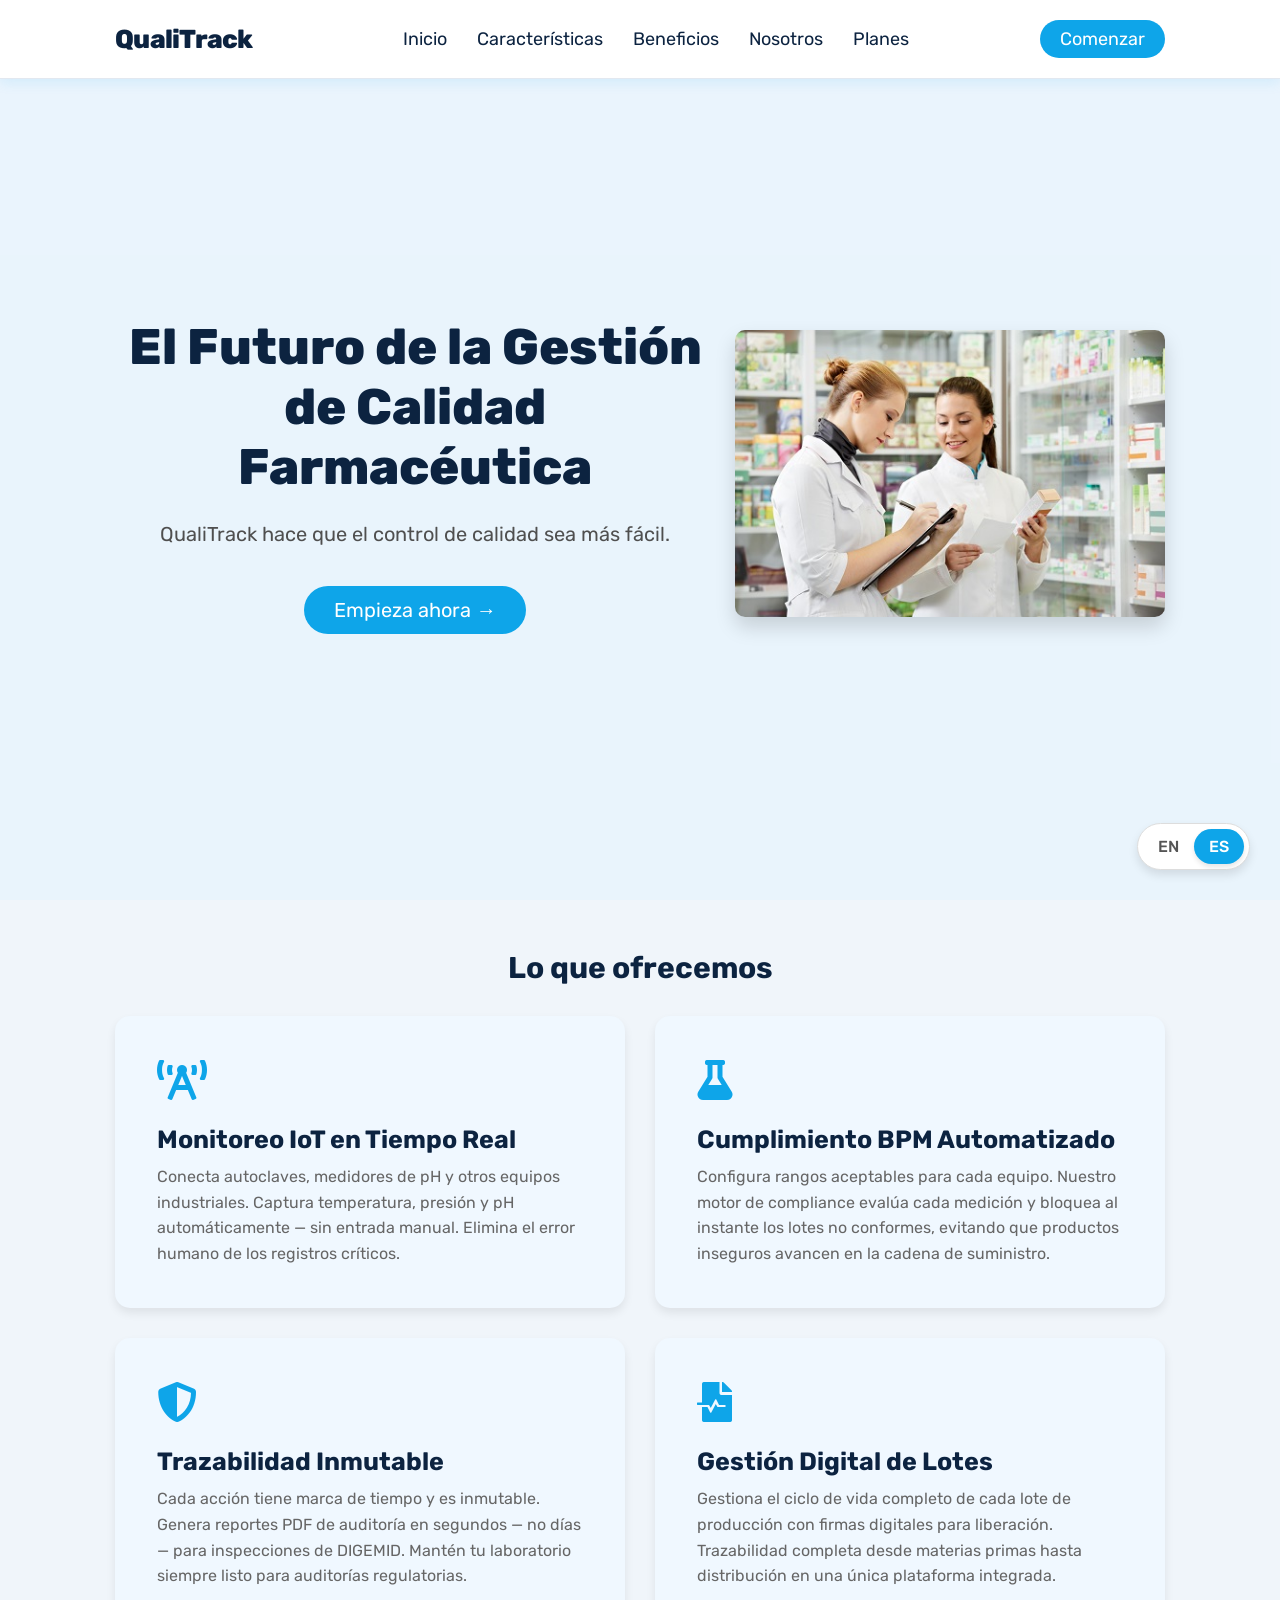
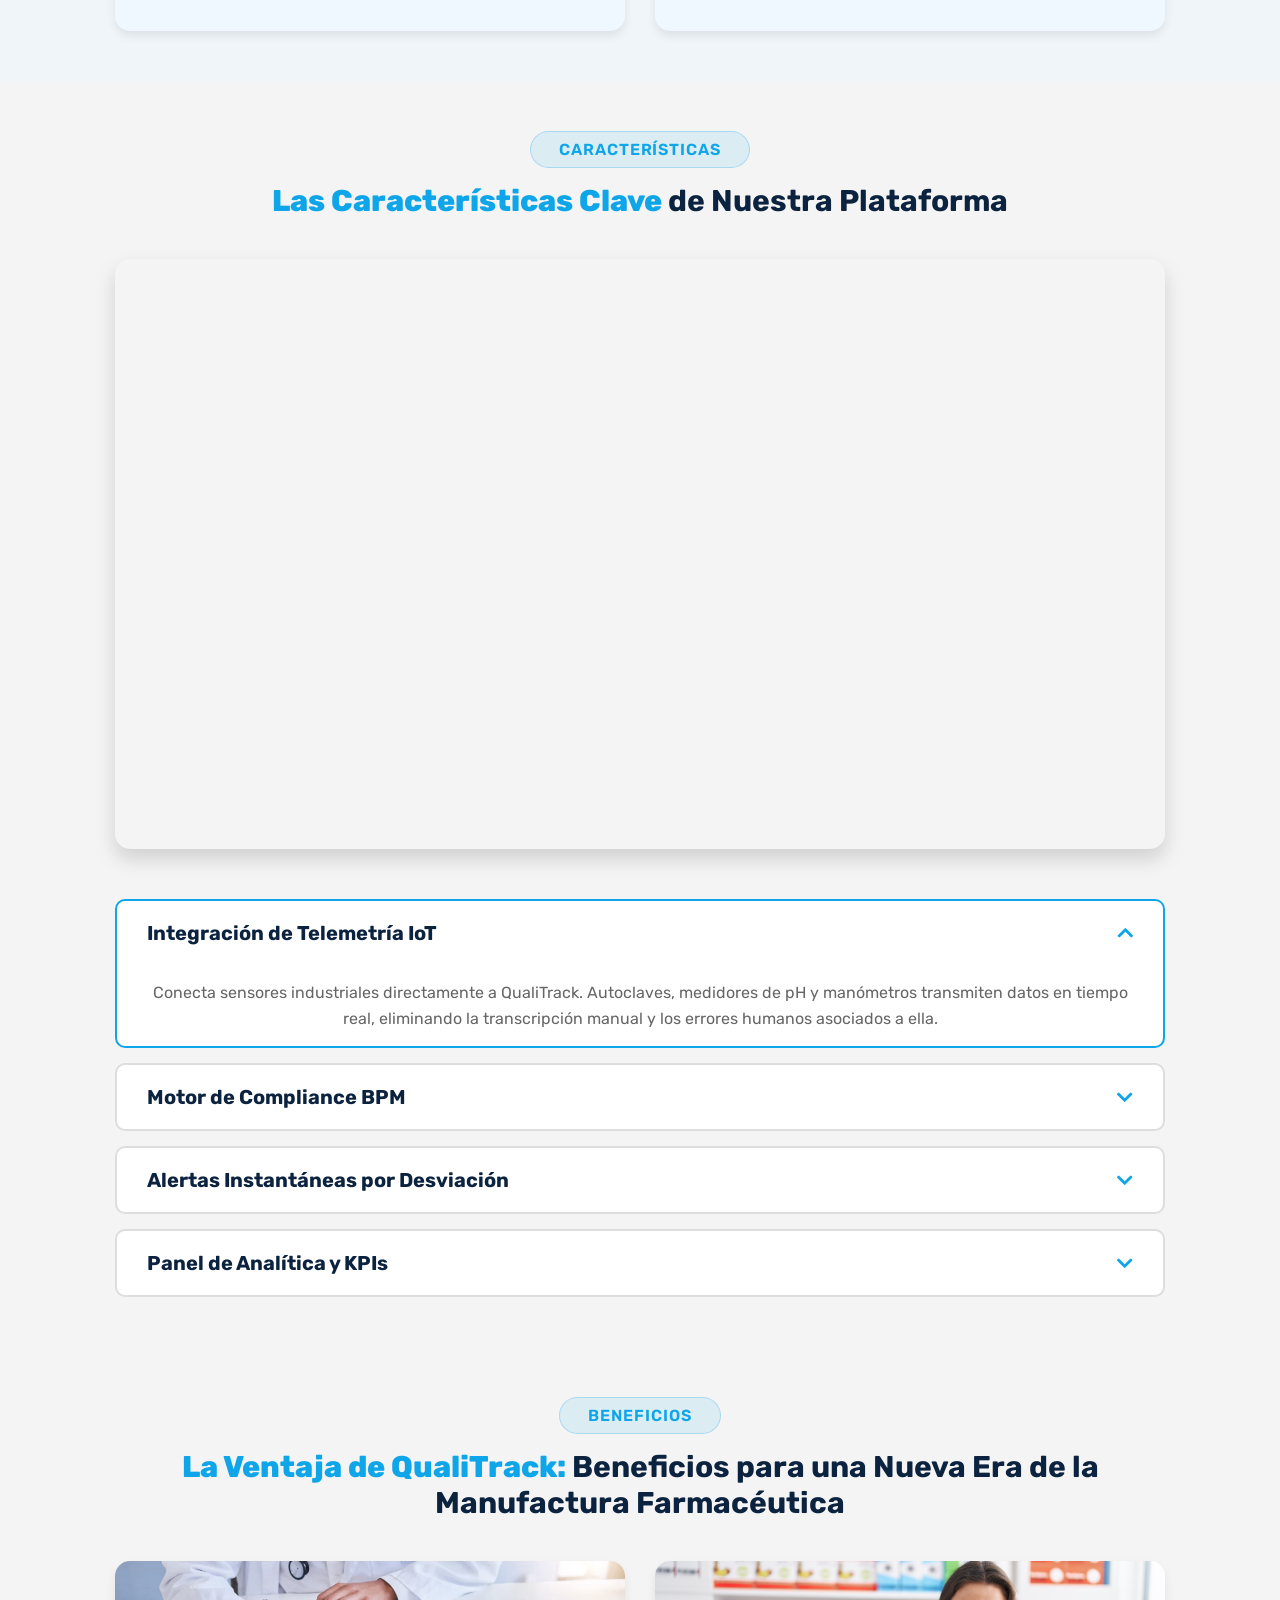
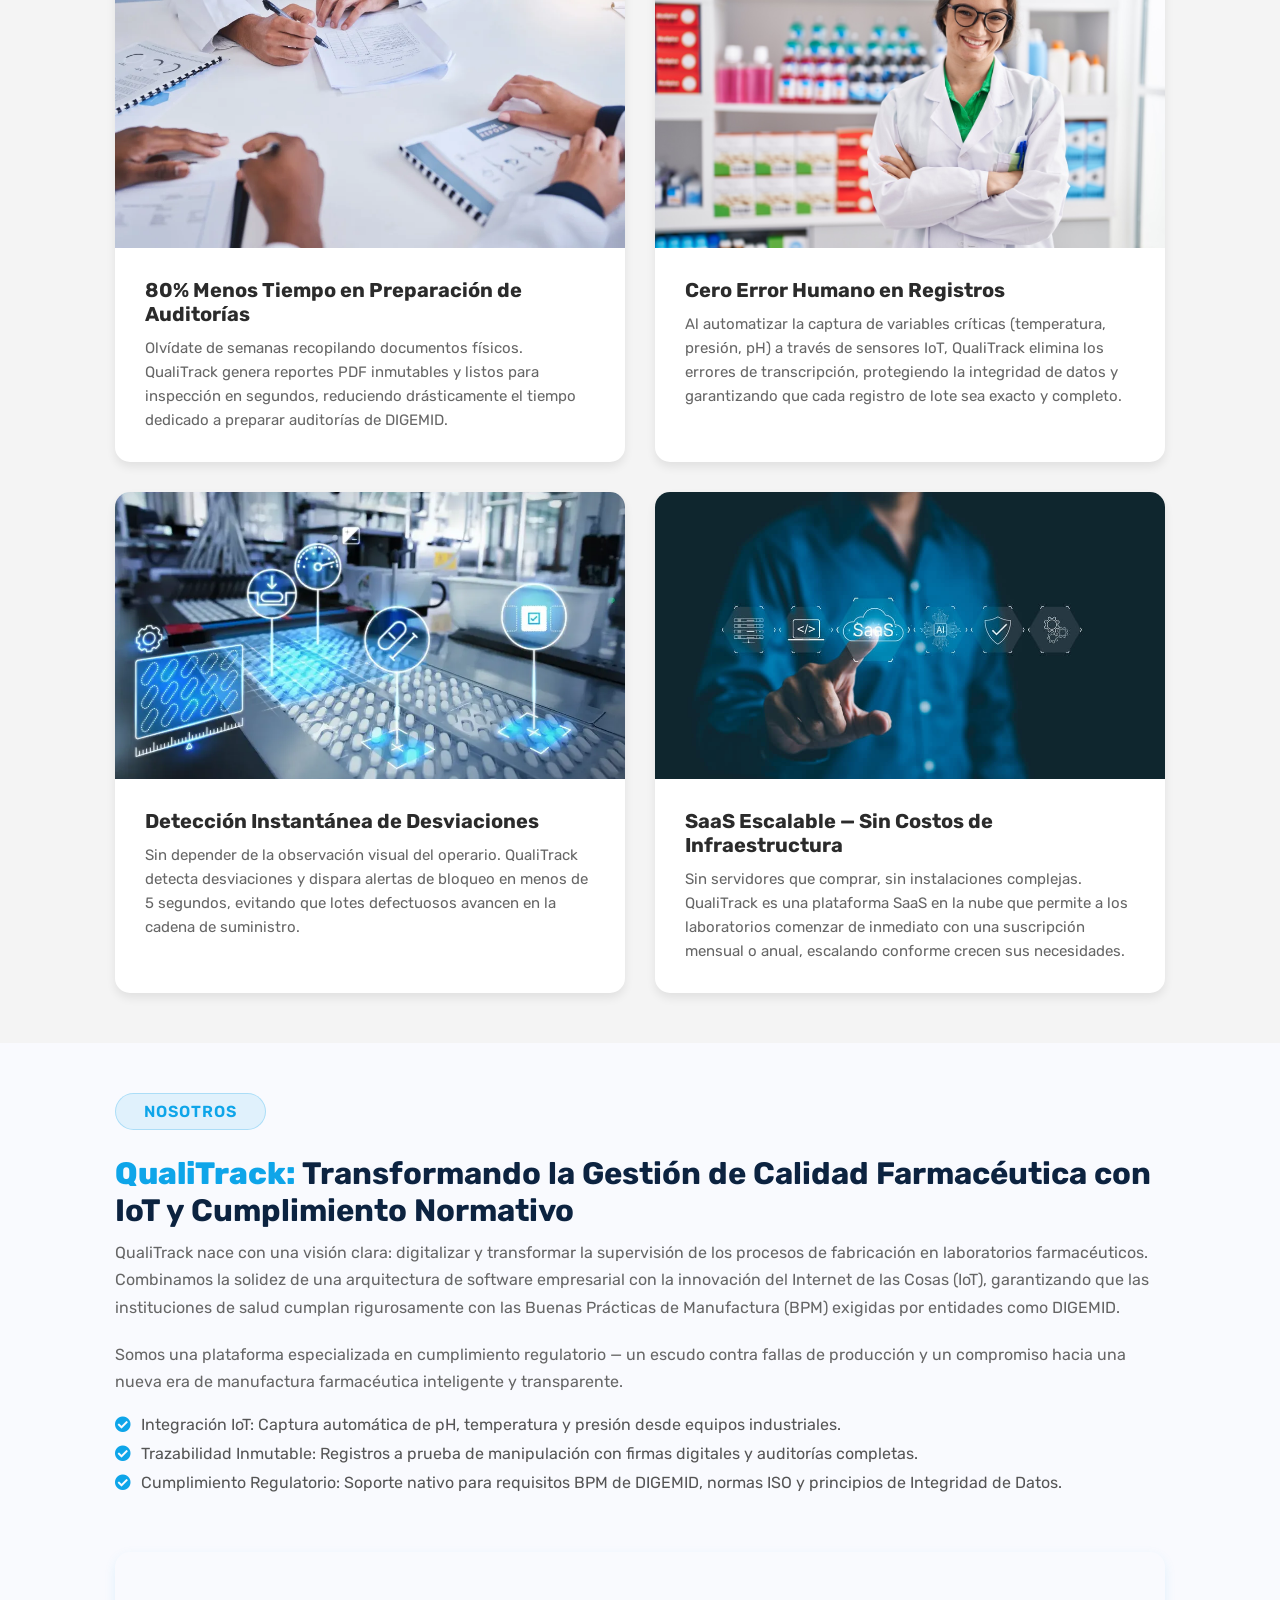
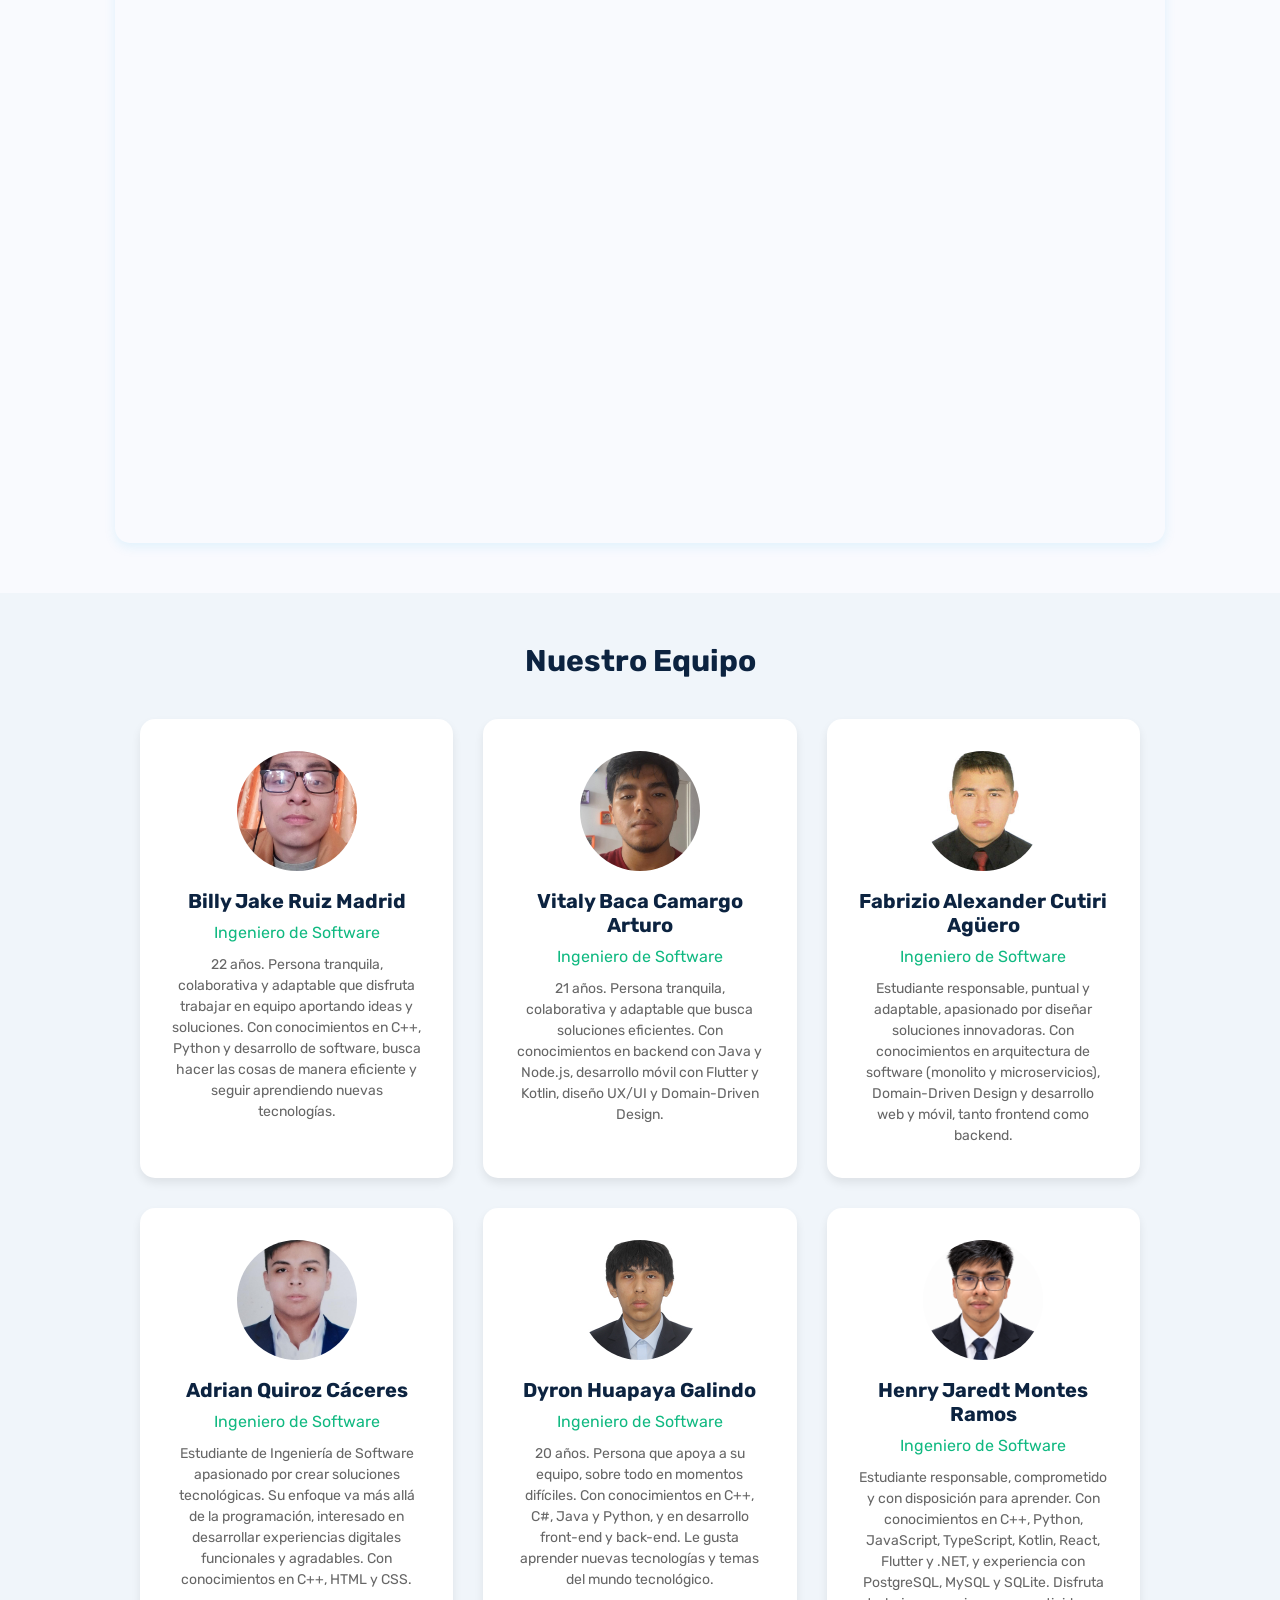
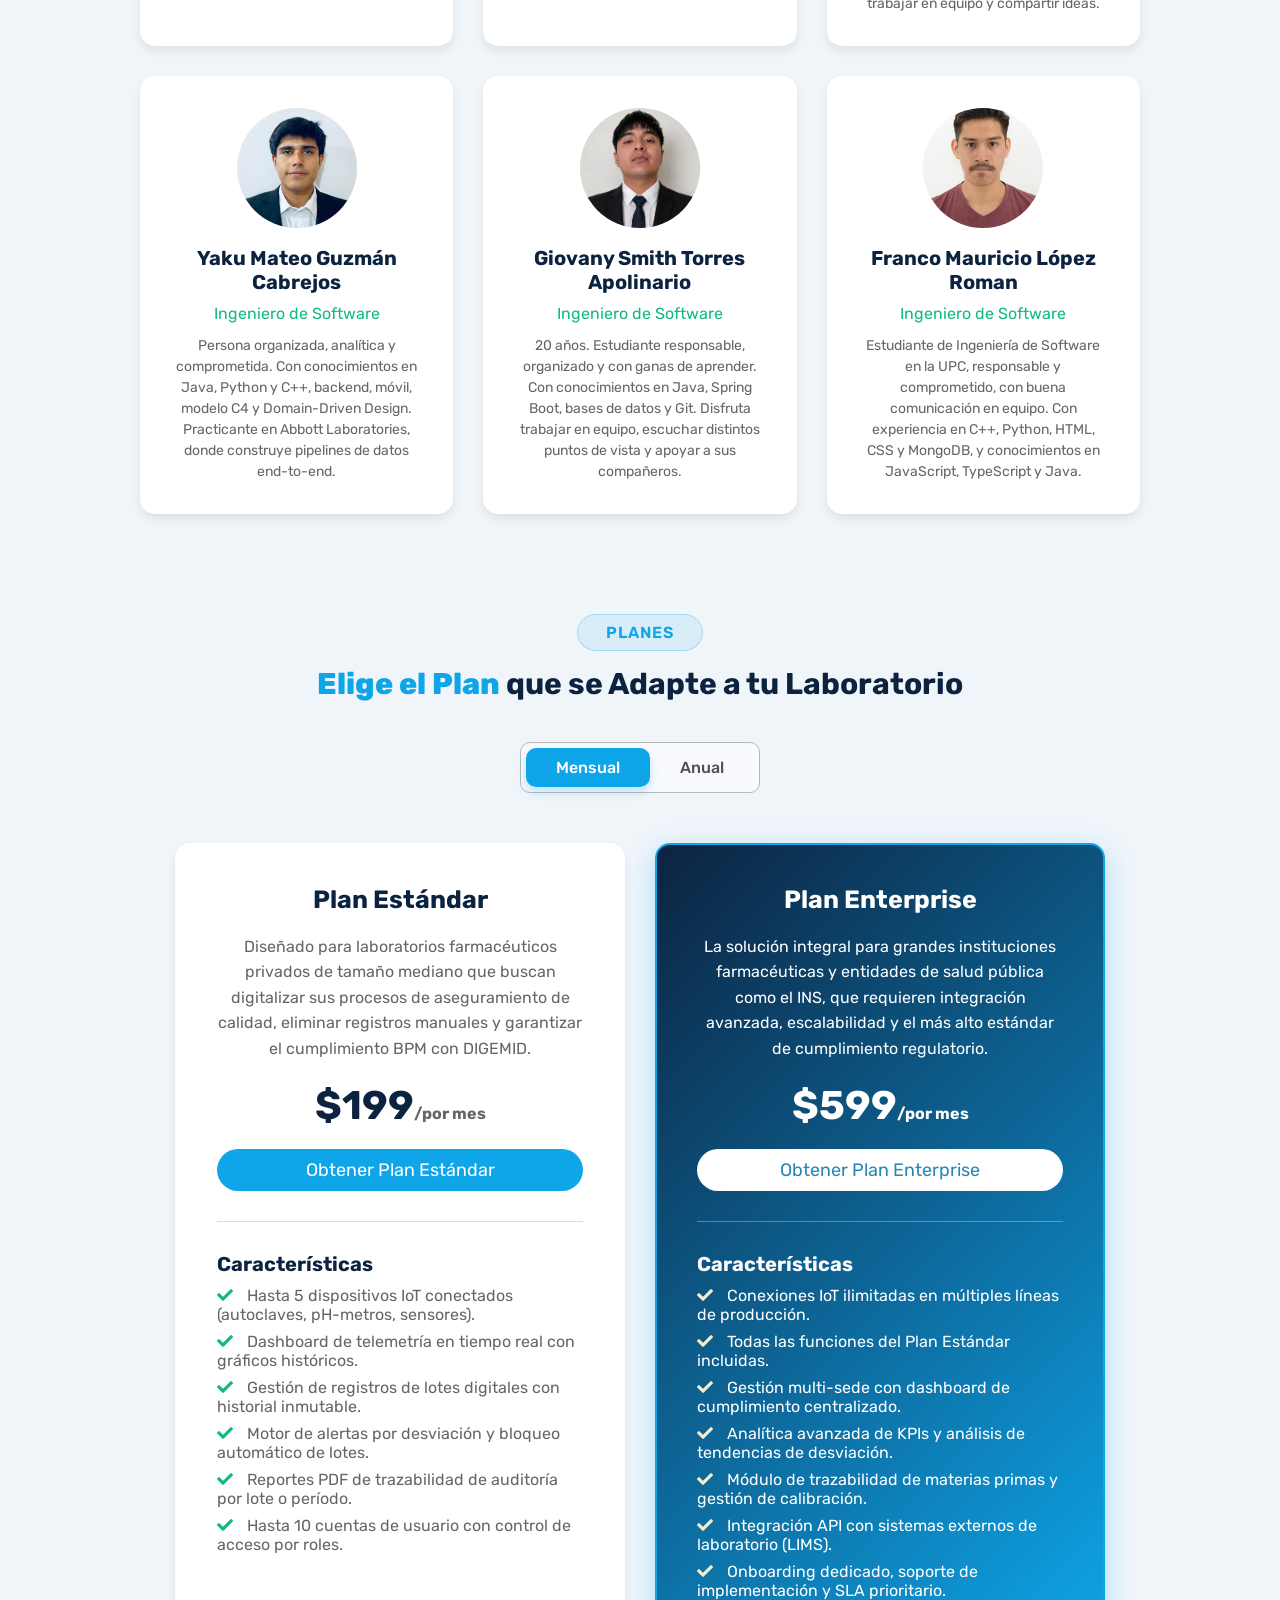
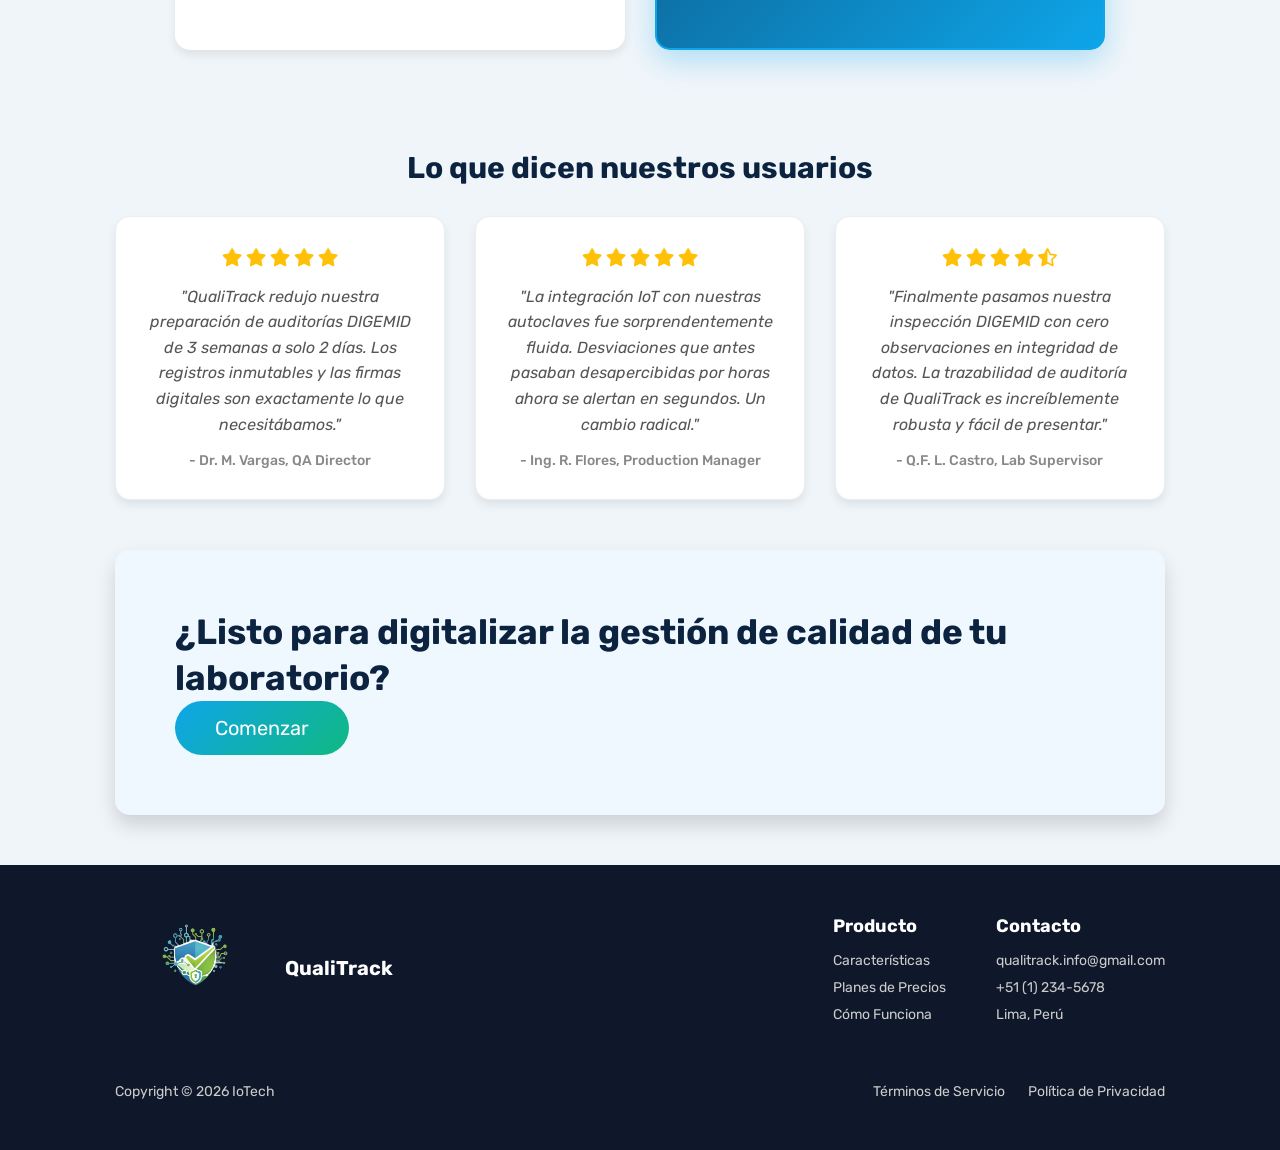
==== commit 4058b795: "fix(video): remove YouTube embed URL from features section" ====
--- a/index.html
+++ b/index.html
@@ -98,7 +98,7 @@
         </h2>
         <div class="features-container-split">
             <div class="video-container-split">
-                <iframe src="https://www.youtube.com/embed/LpOAo21-778" title="QualiTrack Features Video"
+                <iframe src="" title="QualiTrack Features Video"
                     frameborder="0" allowfullscreen></iframe>
             </div>
             <div class="accordion-container">
